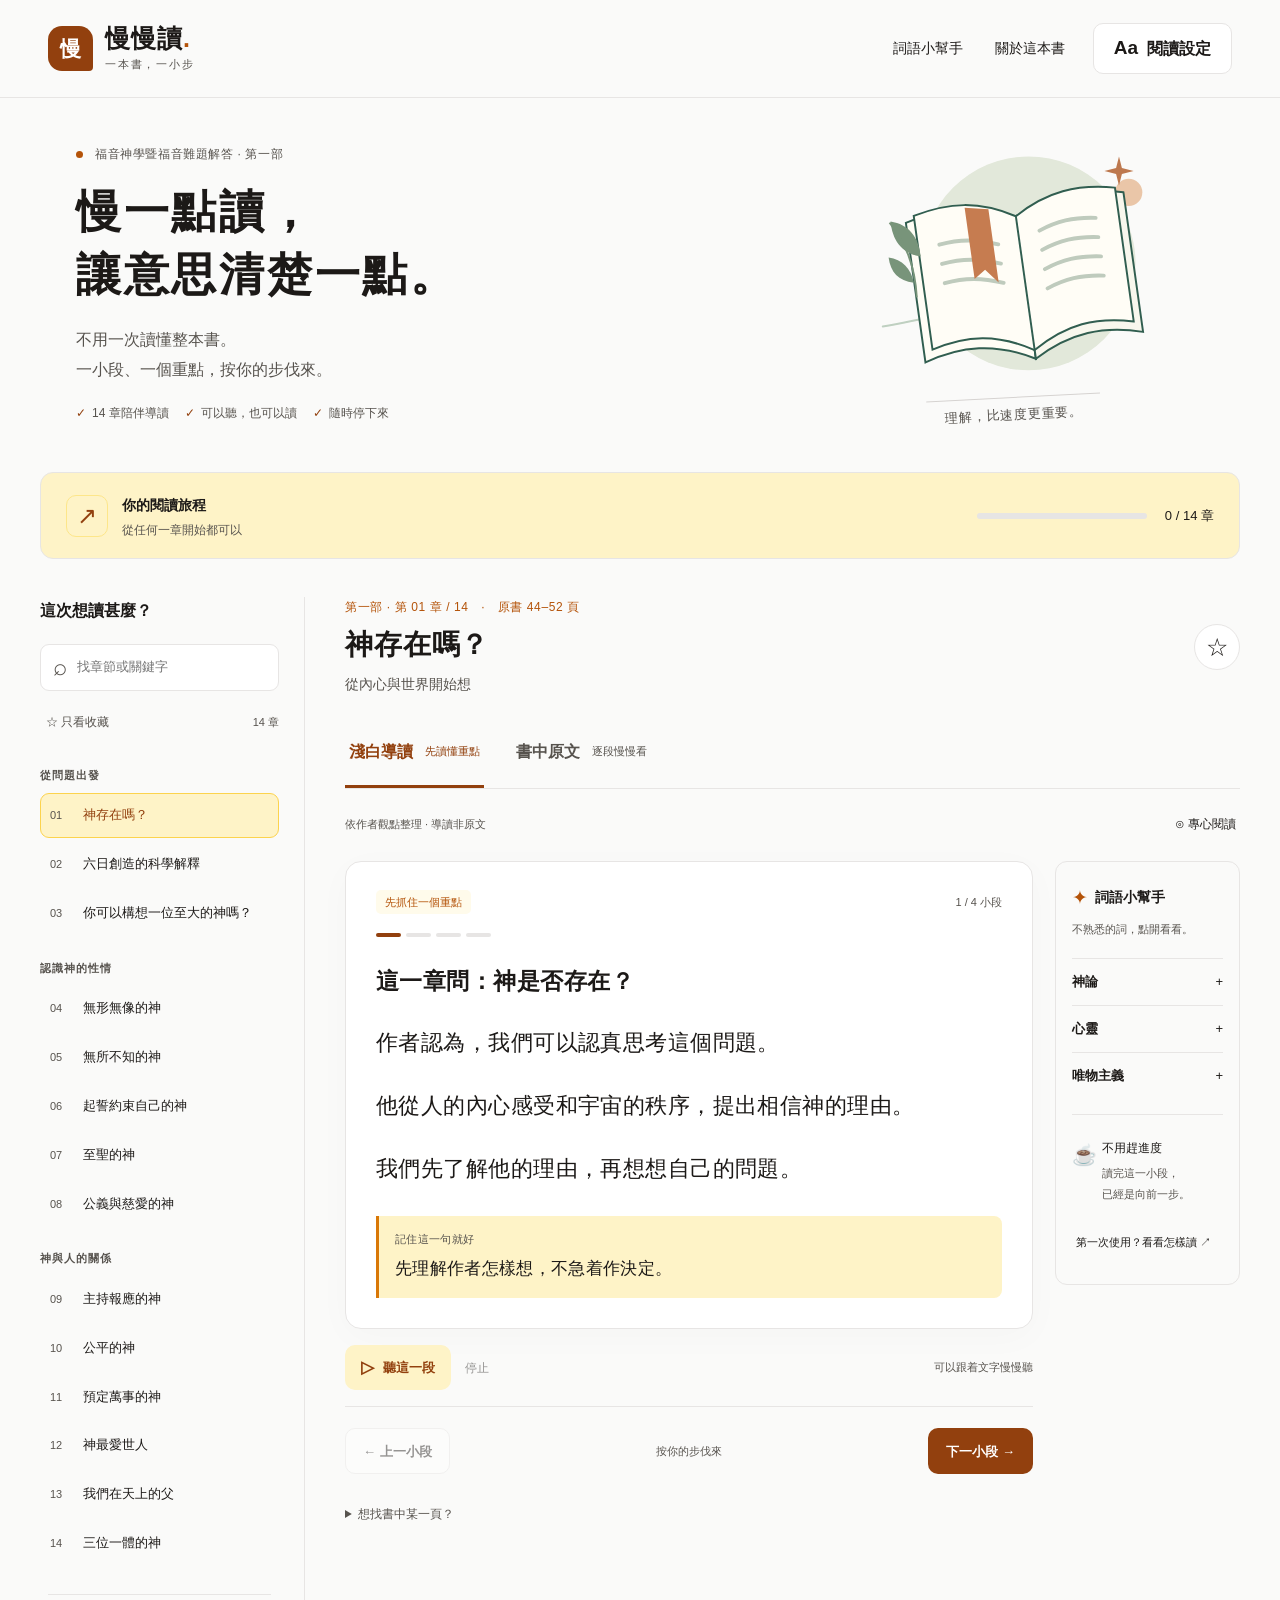
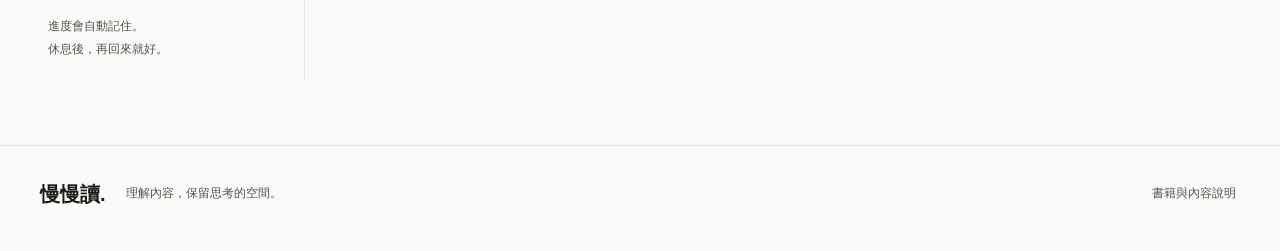
==== study/index.html @ 53d71579 "新增「屬靈學習」分頁：內嵌慢慢讀（福音神學陪伴閱讀）於 /study/；平板導覽列改用短標籤" ====
<!doctype html>
<html lang="zh-HK">
<head>
  <meta charset="UTF-8">
  <meta name="viewport" content="width=device-width, initial-scale=1">
  <meta name="theme-color" content="#92400e">
  <meta name="description" content="把《福音神學暨福音難題解答》第一部拆成小段，配合淺白導讀、聆聽、詞語解釋和原文對照。按自己的步伐閱讀。">
  <title>慢慢讀 · 福音神學陪伴閱讀</title>
  <link rel="icon" href="assets/favicon.svg" type="image/svg+xml">
  <link rel="stylesheet" href="styles.css">
  <link rel="stylesheet" href="site-theme.css">
  <script src="embed.js"></script>
  <script src="assets/content.js" defer></script>
  <script src="app.js" defer></script>
</head>
<body>
<a class="skip" href="#reader">跳到閱讀內容</a>
<header class="site-header">
  <a class="brand" href="#chapter-1" aria-label="慢慢讀，第一章"><span class="brand-icon" aria-hidden="true">慢</span><span><strong>慢慢讀<span class="brand-dot">.</span></strong><small>一本書，一小步</small></span></a>
  <nav aria-label="主要功能"><button id="glossary-open" class="text-button">詞語小幫手</button><button id="about-open" class="text-button desktop-only">關於這本書</button><button id="settings-open" class="button outline"><span aria-hidden="true">Aa</span> 閱讀設定</button></nav>
</header>
<main id="main">
  <section class="hero" aria-labelledby="welcome-title">
    <div class="hero-copy"><p class="eyebrow"><span class="live-dot" aria-hidden="true"></span> 福音神學暨福音難題解答 · 第一部</p><h1 id="welcome-title">慢一點讀，<br>讓意思清楚一點。</h1><p class="hero-description">不用一次讀懂整本書。<br>一小段、一個重點，按你的步伐來。</p><div class="hero-tags"><span>14 章陪伴導讀</span><span>可以聽，也可以讀</span><span>隨時停下來</span></div></div>
    <div class="hero-art" aria-hidden="true"><svg viewBox="0 0 360 260" fill="none"><circle cx="195" cy="131" r="110" fill="#e2e8da"/><circle cx="298" cy="58" r="14" fill="#eac6a8"/><path d="M45 196c43-7 58-16 84-6" stroke="#bfd0c1" stroke-width="2" stroke-linecap="round"/><g transform="rotate(-8 190 140)"><path d="M77 73c43-12 77-9 113 12v145c-39-22-74-24-113-12V73Z" fill="#fffdf5" stroke="#315e50" stroke-width="2"/><path d="M190 85c36-21 70-24 113-12v145c-39-12-74-10-113 12V85Z" fill="#f8f7ed" stroke="#315e50" stroke-width="2"/><path d="M86 67c38-9 69-6 104 15 35-21 67-24 105-15v139c-38-10-69-7-105 15-36-22-67-25-104-15V67Z" fill="#fffdf6" stroke="#315e50" stroke-width="2"/><path d="M190 82v139" stroke="#315e50" stroke-width="2"/><path d="M212 100c19-7 36-9 59-5M212 120c19-7 36-9 59-5M212 140c19-7 36-9 59-5M212 160c19-7 36-9 59-5M108 100c22-3 39 0 60 8M108 120c22-3 39 0 60 8M108 140c22-3 39 0 60 8" stroke="#bfcbbd" stroke-width="4" stroke-linecap="round"/><path d="M139 66v74l12-8 12 15V71" fill="#c67c50"/></g><path d="M53 88c19 3 29 16 31 36-19-3-29-16-31-36ZM51 125c14 2 23 11 26 26-16-2-24-11-26-26Z" fill="#78947a"/><path d="M80 166c-2-34-12-57-28-77" stroke="#78947a" stroke-width="2"/><path d="m285 33 3-12 3 12 12 3-12 3-3 12-3-12-12-3 12-3Z" fill="#bd784e"/></svg><span class="art-note">理解，比速度更重要。</span></div>
  </section>
  <section class="overall-progress" aria-label="整本書閱讀進度"><div><span class="progress-icon" aria-hidden="true">↗</span><span><strong id="progress-label">你的閱讀旅程</strong><small id="progress-sub">從任何一章開始都可以</small></span></div><div class="overall-meter"><progress id="overall-meter" value="0" max="14" aria-label="已完成章節"></progress><span id="progress-number">0 / 14 章</span></div></section>
  <div class="workspace">
    <aside class="chapter-sidebar" aria-label="章節目錄"><div class="sidebar-heading"><h2>這次想讀甚麼？</h2><button id="catalog-toggle" class="text-button mobile-only" aria-expanded="false" aria-controls="catalog-body">展開目錄</button></div><div id="catalog-body"><label class="search-label" for="chapter-search"><span aria-hidden="true">⌕</span><input type="search" id="chapter-search" placeholder="找章節或關鍵字" autocomplete="off"></label><div class="filter-row"><button id="bookmark-filter" class="filter" aria-pressed="false">☆ 只看收藏</button><span id="chapter-count">14 章</span></div><div id="chapter-list"></div><p class="sidebar-note">進度會自動記住。<br>休息後，再回來就好。</p></div></aside>
    <section class="reading-area" id="reader" aria-labelledby="chapter-title" tabindex="-1">
      <div class="chapter-heading"><div><p class="eyebrow" id="chapter-meta"></p><h2 id="chapter-title"></h2><p id="chapter-subtitle"></p></div><button id="bookmark" class="icon-button" aria-label="收藏這一章" aria-pressed="false">☆</button></div>
      <div class="reader-tabs" role="tablist" aria-label="閱讀模式"><button id="easy-tab" role="tab" aria-selected="true" aria-controls="reading-panel" tabindex="0">淺白導讀<span>先讀懂重點</span></button><button id="original-tab" role="tab" aria-selected="false" aria-controls="reading-panel" tabindex="-1">書中原文<span>逐段慢慢看</span></button></div>
      <div class="reading-tools"><span id="mode-note">依作者觀點整理 · 導讀非原文</span><button id="focus-toggle" class="text-button" aria-pressed="false"><span aria-hidden="true">⊙</span> 專心閱讀</button></div>
      <div class="reader-columns"><div class="reader-main"><div id="reading-panel" role="tabpanel" aria-labelledby="easy-tab"><article class="reading-card"><div class="card-top"><span id="card-label"></span><span id="card-count"></span></div><div class="step-dots" id="step-dots" aria-label="這章的小段落"></div><h3 id="card-title" tabindex="-1"></h3><div id="card-body" class="reading-text"></div><div id="takeaway" class="takeaway"></div><div id="quiz-feedback" class="feedback" role="status"></div></article></div>
        <div class="audio-bar"><button id="speak" class="button audio-button"><span aria-hidden="true">▷</span> 聽這一段</button><button id="speech-stop" class="text-button" disabled>停止</button><span id="audio-status">可以跟着文字慢慢聽</span></div>
        <div class="step-navigation"><button id="prev" class="button outline">← 上一小段</button><span id="navigation-label"></span><button id="next" class="button primary">下一小段 →</button></div>
        <p id="completion" class="completion" role="status"></p>
        <details class="original-jump" id="original-jump"><summary>想找書中某一頁？</summary><label for="source-page">跳到原書頁碼</label><div><input id="source-page" type="number" inputmode="numeric"><button id="page-go" class="button outline">前往原文</button></div><p id="page-help"></p></details>
      </div>
      <aside class="helper-panel" aria-label="這章的閱讀小幫手"><div class="helper-heading"><span aria-hidden="true">✦</span><h3>詞語小幫手</h3></div><p class="helper-intro">不熟悉的詞，點開看看。</p><div id="chapter-glossary"></div><div class="gentle-note"><span aria-hidden="true">☕</span><strong>不用趕進度</strong><p>讀完這一小段，<br>已經是向前一步。</p></div><button id="help-open" class="text-button">第一次使用？看看怎樣讀 ↗</button></aside></div>
    </section>
  </div>
</main>
<footer><a class="footer-brand" href="#chapter-1">慢慢讀.</a><p>理解內容，保留思考的空間。</p><button id="footer-about" class="text-button">書籍與內容說明</button></footer>
<div id="announcement" class="sr-only" role="status" aria-live="polite"></div>
<dialog id="settings-dialog" aria-labelledby="settings-title"><div class="dialog-heading"><div><p class="eyebrow">找到舒服的閱讀方式</p><h2 id="settings-title">閱讀設定</h2></div><button class="dialog-close icon-button" aria-label="關閉閱讀設定">×</button></div><p>沒有標準答案，舒服就好。</p><label class="setting-label" for="font-size">字體大小 <output id="font-output">22 px</output></label><input id="font-size" type="range" min="18" max="32" step="2" value="22"><label class="setting-label" for="line-height">行距 <output id="line-output">寬鬆</output></label><input id="line-height" type="range" min="1.6" max="2.6" step="0.2" value="2"><label class="setting-label" for="letter-spacing">字距</label><select id="letter-spacing"><option value="0.02">一般</option><option value="0.08">寬一點</option><option value="0.14">更寬</option></select><label class="setting-label" for="theme">頁面顏色</label><select id="theme"><option value="paper">暖紙色</option><option value="white">白色</option><option value="dark">深色</option></select><label class="setting-label" for="voice">聆聽語音</label><select id="voice"><option value="">裝置的預設中文語音</option></select><p class="field-note">粵語或國語是否可用，視乎裝置安裝的語音。部分語音需要網絡。</p><label class="setting-label" for="speech-rate">朗讀速度 <output id="rate-output">0.85 倍</output></label><input id="speech-rate" type="range" min="0.5" max="1.2" step="0.05" value="0.85"><button id="settings-reset" class="button outline">還原閱讀設定</button><p class="field-note">只還原版面和語音設定，保留你的閱讀進度。</p></dialog>
<dialog id="glossary-dialog" aria-labelledby="glossary-title"><div class="dialog-heading"><div><p class="eyebrow">不明白，可以慢慢查</p><h2 id="glossary-title">詞語小幫手</h2></div><button class="dialog-close icon-button" aria-label="關閉詞語小幫手">×</button></div><label class="search-label" for="glossary-search"><span aria-hidden="true">⌕</span><input type="search" id="glossary-search" placeholder="輸入一個詞語"></label><div id="all-glossary"></div></dialog>
<dialog id="about-dialog" aria-labelledby="about-title"><div class="dialog-heading"><h2 id="about-title">關於這本書與導讀</h2><button class="dialog-close icon-button" aria-label="關閉書籍說明">×</button></div><p>原書：《福音神學暨福音難題解答（修訂版）》</p><p>著者：吳主光<br>出版社：種籽出版社<br>修訂版：2016 年 4 月</p><p>這裡收錄第一部「神論」十四章，原書第 44–174 頁。序言及全書目錄保留於文字檔。</p><p>「淺白導讀」是輔助理解的編寫內容，不是作者原句，也不是完整逐句譯寫。生活例子及閱讀提醒是導讀補充。每章練習只檢查是否理解作者的意思，不評斷讀者的信仰。</p><p>原書的宗教比較、歷史及科學主張保留在原文中，代表作者的論述；本站沒有逐項查證。原文來自掃描辨識，可能仍有錯字。</p><a class="button outline" href="assets/book-part-one.txt" download>下載整理文字檔 ↓</a><hr><p class="field-note">進度和偏好只儲存在目前瀏覽器，沒有帳戶或追蹤分析。瀏覽器朗讀使用裝置提供的語音；個別語音服務可能透過網絡運作。</p><p class="field-note">閱讀設計參考 <a href="https://www.w3.org/WAI/WCAG2/supplemental/objectives/o3-clear-content/" target="_blank" rel="noreferrer">W3C 清晰內容指引</a>。這是一個可調整的閱讀工具，並非經臨床驗證的讀寫障礙介入。</p></dialog>
<dialog id="help-dialog" aria-labelledby="help-title"><div class="dialog-heading"><h2 id="help-title">三步開始，慢慢來</h2><button class="dialog-close icon-button" aria-label="關閉使用說明">×</button></div><ol class="help-steps"><li><strong>選一章</strong><p>從左邊的目錄選題目，不用順序讀。</p></li><li><strong>讀一小段，或按「聽這一段」</strong><p>看不清，可以在閱讀設定調大文字。</p></li><li><strong>按「下一小段」</strong><p>不明白可重讀、查詞語或看提示。最後可記下這章已讀完。</p></li></ol><p>想看作者原句，就選「書中原文」。有疑問，也可以找信任的人一起讀。</p></dialog>
<noscript><p class="noscript">這個閱讀工具需要啟用 JavaScript。你也可以直接<a href="assets/book-part-one.txt">開啟文字檔</a>。</p></noscript>
</body>
</html>
---- study/styles.css ----
:root{--bg:#f8f7f2;--surface:#fffefb;--text:#233f36;--muted:#5c6d62;--border:#d8dfd4;--green:#20594e;--green-soft:#e9efe5;--accent:#aa613c;--accent-soft:#f7ede3;--card:#fffefb;--read-size:22px;--read-line:2;--read-space:.02em;--shadow:0 8px 36px #263e2e06}
*{box-sizing:border-box}html{scroll-behavior:smooth;scroll-padding-top:24px}body{margin:0;background:var(--bg);color:var(--text);font-family:-apple-system,BlinkMacSystemFont,"PingFang TC","Microsoft JhengHei","Noto Sans TC",sans-serif;font-size:16px;line-height:1.7;-webkit-font-smoothing:antialiased}button,input,select,textarea{font:inherit}button,a,input,select,summary{-webkit-tap-highlight-color:transparent}button{cursor:pointer}button{color:inherit}button:disabled{cursor:default;opacity:.45}a{color:var(--green);text-underline-offset:4px}button:focus-visible,a:focus-visible,input:focus-visible,select:focus-visible,summary:focus-visible,[tabindex]:focus-visible{outline:3px solid var(--accent);outline-offset:5px}button{transition:background .15s,transform .15s}button:not(:disabled):hover{filter:brightness(.96)}button:not(:disabled):active{transform:translateY(1px)}.site-header{max-width:1420px;margin:auto;min-height:98px;padding:20px 48px;display:flex;align-items:center;justify-content:space-between;border-bottom:1px solid var(--border);gap:20px}.brand{display:flex;gap:12px;align-items:center;color:var(--text);text-decoration:none}.brand-icon{width:45px;height:45px;background:var(--green);color:#fffaf0;display:grid;place-items:center;border-radius:14px 14px 4px 14px;font-size:21px;font-weight:700}.brand strong{font-size:25px;letter-spacing:.04em;line-height:1.2}.brand-dot{color:var(--accent)}.brand small{display:block;color:var(--muted);font-size:11px;letter-spacing:.16em}.site-header nav{display:flex;align-items:center;gap:24px}.text-button{border:0;background:none;padding:8px 4px;font-size:14px;min-height:44px}.button{min-height:46px;display:inline-flex;align-items:center;justify-content:center;padding:10px 20px;border:1px solid transparent;border-radius:10px;gap:9px;font-weight:600;text-decoration:none;line-height:1.5}.outline{background:var(--surface);border-color:var(--border)}.primary{background:var(--green);color:#fffef4}.site-header .button span{font-size:19px}.icon-button{height:46px;min-width:46px;background:var(--surface);border:1px solid var(--border);border-radius:50%;font-size:25px;display:grid;place-items:center}.icon-button[aria-pressed=true]{background:var(--accent-soft);color:var(--accent);border-color:var(--accent)}main{max-width:1324px;padding:0 40px;margin:auto}.hero{display:grid;grid-template-columns:1fr 380px;align-items:center;min-height:355px;padding:38px 36px 40px;gap:32px}.eyebrow{font-size:12px;letter-spacing:.05em;color:var(--muted);margin:0 0 16px;font-weight:500}.live-dot{width:7px;height:7px;background:var(--accent);display:inline-block;border-radius:50%;margin-right:8px}.hero h1{font-family:"Songti TC","Noto Serif TC",serif;font-size:45px;line-height:1.4;letter-spacing:.06em;font-weight:600;margin:0 0 18px}.hero-description{color:var(--muted);line-height:1.9;font-size:16px;margin:0 0 18px}.hero-tags{display:flex;gap:16px;flex-wrap:wrap;font-size:12px;color:var(--muted)}.hero-tags span::before{content:'✓';color:var(--green);margin-right:6px}.hero-art{text-align:center;position:relative;align-self:center}.hero-art svg{width:100%;max-width:350px;display:block;margin:auto}.art-note{display:inline-block;font-size:13px;letter-spacing:.06em;color:var(--muted);padding:6px 18px;border-top:1px solid #b7c3b3;transform:rotate(-3deg);margin-top:8px}.overall-progress{border:1px solid var(--border);border-radius:13px;display:flex;align-items:center;justify-content:space-between;gap:20px;background:var(--green-soft);padding:18px 25px;margin:0 0 38px}.overall-progress>div:first-child{display:flex;gap:14px;align-items:center}.progress-icon{font-size:24px;color:var(--green);border:1px solid #c7d5c3;border-radius:10px;width:42px;height:42px;display:grid;place-items:center}.overall-progress strong{font-weight:600;font-size:14px}.overall-progress small{font-size:12px;display:block;color:var(--muted);margin-top:2px}.overall-meter{display:flex;align-items:center;gap:18px;font-size:13px;white-space:nowrap}progress{appearance:none;width:170px;height:6px;border:0;border-radius:9px;overflow:hidden;background:#d0dccd}progress::-webkit-progress-bar{background:#d0dccd}progress::-webkit-progress-value{background:var(--green);border-radius:9px}progress::-moz-progress-bar{background:var(--green);border-radius:9px}.workspace{display:grid;grid-template-columns:265px minmax(0,1fr);gap:40px;align-items:start}.chapter-sidebar{padding-right:25px;border-right:1px solid var(--border)}.sidebar-heading h2{font-size:16px;margin:0 0 19px;font-weight:600}.search-label{display:flex;align-items:center;background:var(--surface);border:1px solid var(--border);border-radius:9px;padding:0 12px;gap:8px}.search-label>span{font-size:24px;color:var(--muted)}.search-label input{min-width:0;width:100%;border:0;background:transparent;color:var(--text);font-size:13px;min-height:45px;outline-offset:2px}.filter-row{display:flex;align-items:center;justify-content:space-between;margin:12px 0 20px;font-size:11px;color:var(--muted);gap:6px}.filter{font-size:12px;min-height:40px;border:0;background:transparent;border-radius:6px;padding:6px;color:var(--muted)}.filter[aria-pressed=true]{background:var(--accent-soft);color:var(--accent)}.chapter-group{font-size:11px;color:var(--muted);letter-spacing:.09em;margin:23px 0 9px}.chapter-link{display:flex;text-decoration:none;color:var(--text);width:100%;gap:11px;align-items:flex-start;border:1px solid transparent;border-radius:9px;padding:11px 9px;margin:4px 0;line-height:1.6;font-size:13px;text-align:left;background:transparent}.chapter-link:hover{background:var(--green-soft)}.chapter-link[aria-current=true]{background:var(--green-soft);border-color:#c9d8c4;color:var(--green)}.chapter-link .chapter-num{color:var(--muted);font-size:11px;min-width:22px;padding-top:2px;font-variant-numeric:tabular-nums}.chapter-link .chapter-name{flex:1}.chapter-link .chapter-check{font-size:13px;color:var(--green)}.sidebar-note{color:var(--muted);font-size:12px;line-height:1.9;margin:28px 8px 20px;border-top:1px solid var(--border);padding-top:20px}.chapter-heading{display:flex;justify-content:space-between;gap:16px;margin:0 0 25px;align-items:center}.chapter-heading .eyebrow{margin:0 0 6px;color:var(--accent)}.chapter-heading h2{margin:0 0 7px;font-size:28px;line-height:1.5;letter-spacing:.03em}.chapter-heading p:last-child{font-size:14px;color:var(--muted);margin:0}.reader-tabs{display:flex;border-bottom:1px solid var(--border);gap:28px}.reader-tabs button{border:0;background:transparent;padding:10px 4px 14px;font-weight:600;min-height:66px;border-bottom:3px solid transparent;display:flex;align-items:center;gap:12px;color:var(--muted)}.reader-tabs button span{font-size:11px;font-weight:400}.reader-tabs button[aria-selected=true]{color:var(--green);border-bottom-color:var(--green)}.reading-tools{display:flex;align-items:center;justify-content:space-between;gap:12px;margin:14px 0}.reading-tools>span{font-size:11px;color:var(--muted)}.reading-tools button{font-size:12px;white-space:nowrap}.reader-columns{display:grid;grid-template-columns:minmax(0,1fr) 185px;gap:22px;align-items:start}.reading-card{border:1px solid var(--border);border-radius:16px;background:var(--card);padding:28px 30px 30px;box-shadow:var(--shadow);min-height:405px;overflow-wrap:anywhere}.card-top{display:flex;justify-content:space-between;gap:8px;font-size:11px;color:var(--muted);align-items:center}.card-top>span:first-child{color:var(--accent);background:var(--accent-soft);padding:3px 9px;border-radius:5px}.step-dots{display:flex;gap:5px;margin:19px 0 25px;flex-wrap:wrap}.step-dots span{height:4px;width:25px;border-radius:3px;background:var(--border)}.step-dots span.current{background:var(--green)}.step-dots span.passed{background:#a5b8a2}.reading-card h3{font-size:calc(var(--read-size) + 1px);line-height:1.7;letter-spacing:var(--read-space);margin:0 0 20px;font-weight:600}.reading-text{font-size:var(--read-size);line-height:var(--read-line);letter-spacing:var(--read-space);text-align:left;max-width:32em}.reading-text p{margin:0 0 .85em}.reading-text p:last-child{margin-bottom:0}.takeaway{background:var(--green-soft);border-left:3px solid #83a189;border-radius:0 8px 8px 0;padding:13px 16px;margin-top:25px;font-size:calc(var(--read-size) - 5px);line-height:1.9;letter-spacing:var(--read-space)}.takeaway small{display:block;font-size:11px;color:var(--muted);margin-bottom:3px}.takeaway:empty{display:none}.helper-panel{border:1px solid var(--border);background:#f0f2e9;border-radius:12px;padding:20px 16px}.helper-heading{display:flex;gap:7px;align-items:center}.helper-heading>span{color:var(--accent);font-size:19px}.helper-heading h3{font-size:14px;margin:0}.helper-intro{font-size:11px;color:var(--muted);margin:6px 0 19px}.term{border-top:1px solid var(--border);font-size:13px}.term summary{cursor:pointer;font-weight:600;padding:12px 0;min-height:44px;list-style:none;display:flex;justify-content:space-between;gap:8px}.term summary::-webkit-details-marker{display:none}.term summary::after{content:'+';font-weight:400}.term[open] summary::after{content:'−'}.term p{font-size:14px;line-height:1.9;margin:0 0 14px;color:var(--muted);letter-spacing:var(--read-space)}.gentle-note{border-top:1px solid var(--border);padding-top:23px;margin-top:15px;display:grid;grid-template-columns:25px 1fr;gap:2px 5px}.gentle-note>span{grid-row:span 2;font-size:20px}.gentle-note strong{font-size:12px;font-weight:500}.gentle-note p{font-size:11px;color:var(--muted);line-height:1.9;margin:3px 0 0}.helper-panel>.text-button{font-size:11px;margin-top:15px;text-align:left}.audio-bar{display:flex;align-items:center;gap:10px;border-bottom:1px solid var(--border);padding:16px 0;flex-wrap:wrap}.audio-button{background:var(--green-soft);color:var(--green);font-size:13px;min-height:43px;padding:9px 15px}.audio-button span{font-size:17px}.audio-bar>.text-button{font-size:12px}.audio-bar>span{font-size:11px;color:var(--muted);flex:1;text-align:right;min-width:100px}.step-navigation{display:flex;align-items:center;justify-content:space-between;gap:10px;margin:21px 0 0}.step-navigation .button{font-size:13px;padding:11px 17px}.step-navigation>span{font-size:11px;color:var(--muted)}.completion{font-size:13px;color:var(--green);margin:12px 0 0;text-align:center}.completion:empty{display:none}.original-jump{font-size:12px;color:var(--muted);margin:20px 0}.original-jump summary{min-height:44px;cursor:pointer;padding:10px 0}.original-jump label{display:block;margin:8px 0}.original-jump>div{display:flex;gap:10px}.original-jump input{min-width:0;max-width:140px;background:var(--surface);border:1px solid var(--border);border-radius:8px;color:var(--text);padding:7px 12px}.original-jump p{font-size:11px}.original-jump .button{min-height:42px;font-size:12px}.quiz-options{display:grid;gap:13px;margin-top:20px}.quiz-option{padding:14px 17px;display:flex;align-items:flex-start;gap:13px;text-align:left;border:1px solid var(--border);background:var(--surface);border-radius:10px;font-size:calc(var(--read-size) - 2px);line-height:1.8;letter-spacing:var(--read-space);width:100%}.quiz-option .option-letter{font-size:13px;color:var(--muted);width:26px;min-width:26px;height:26px;border:1px solid var(--border);border-radius:50%;display:grid;place-items:center;margin-top:3px}.quiz-option[aria-pressed=true]{border-color:var(--green);background:var(--green-soft)}.hint-button{font-size:14px;margin-top:12px}.hint{font-size:17px;line-height:1.9;color:var(--muted);padding:14px;background:var(--accent-soft);border-radius:8px}.feedback{font-size:17px;line-height:1.9;margin-top:20px;color:var(--green)}.feedback:empty{display:none}.empty-state{font-size:14px;color:var(--muted);padding:15px 0}footer{max-width:1324px;margin:65px auto 0;padding:25px 40px 35px;border-top:1px solid var(--border);display:flex;gap:20px;align-items:center;color:var(--muted);font-size:12px}.footer-brand{font-weight:600;color:var(--text);font-size:20px;text-decoration:none}footer p{flex:1}footer .text-button{font-size:12px}dialog{border:1px solid var(--border);border-radius:20px;background:var(--surface);color:var(--text);max-width:560px;width:calc(100% - 32px);padding:30px;max-height:88dvh;overflow:auto;box-shadow:0 25px 120px #173b3325}dialog::backdrop{background:#16352e65;backdrop-filter:blur(3px)}dialog p{line-height:1.9;font-size:16px}dialog h2{margin:0;font-size:25px}.dialog-heading{display:flex;gap:20px;align-items:center;justify-content:space-between}.dialog-heading .eyebrow{font-size:11px;margin-bottom:5px}.dialog-close{flex-shrink:0}.setting-label{display:flex;justify-content:space-between;align-items:center;gap:12px;font-size:15px;font-weight:600;margin:23px 0 8px}.setting-label output{font-size:13px;font-weight:400;color:var(--muted)}input[type=range]{width:100%;min-height:36px;accent-color:var(--green)}select{width:100%;min-height:47px;border:1px solid var(--border);border-radius:8px;background:var(--bg);color:var(--text);padding:9px 12px}.field-note{font-size:12px!important;color:var(--muted)}#settings-reset{margin-top:25px;font-size:14px}hr{border:0;border-top:1px solid var(--border);margin:23px 0}.help-steps{padding-left:24px}.help-steps li{margin:22px 0;padding-left:7px}.help-steps p{margin:7px 0}.help-steps li::marker{color:var(--accent);font-weight:600}#all-glossary{margin-top:20px}#all-glossary .term{font-size:17px}#all-glossary .term p{font-size:17px}.mobile-only{display:none}.sr-only{position:absolute;width:1px;height:1px;padding:0;margin:-1px;overflow:hidden;clip:rect(0,0,0,0);white-space:nowrap;border:0}.skip{position:fixed;top:-100px;left:20px;background:var(--surface);padding:12px 22px;z-index:99;border:2px solid var(--green);border-radius:8px}.skip:focus{top:15px}.noscript{padding:30px;text-align:center}.focus-mode .hero,.focus-mode .overall-progress,.focus-mode .chapter-sidebar,.focus-mode .helper-panel,.focus-mode footer{display:none}.focus-mode main{max-width:900px;padding-top:36px}.focus-mode .workspace,.focus-mode .reader-columns{grid-template-columns:1fr}.focus-mode .reading-card{padding:35px 50px}.focus-mode .reading-text{max-width:28em;margin:auto}.focus-mode .reader-tabs{gap:35px}.focus-mode .reading-area{max-width:800px;margin:auto;width:100%}
body[data-theme=white]{--bg:#fff;--surface:#fff;--card:#fff;--border:#cbd5ce;--green-soft:#edf3ee}body[data-theme=dark]{--bg:#172621;--surface:#20352e;--card:#20352e;--text:#f0f1e6;--muted:#c0cdc1;--border:#42594c;--green:#abd5b6;--green-soft:#2a4234;--accent:#f1ba91;--accent-soft:#49382b;--shadow:none}body[data-theme=dark] .primary{background:#abd5b6;color:#16352e}body[data-theme=dark] .brand-icon{background:#abd5b6;color:#16352e}body[data-theme=dark] .helper-panel{background:#23382d}body[data-theme=dark] .hero-art{opacity:.85}body[data-theme=dark] .chapter-link[aria-current=true]{border-color:#5d7e66}
@media(min-width:1450px){main{padding:0 25px}.reader-columns{grid-template-columns:minmax(0,1fr) 190px}.workspace{gap:45px}}
@media(max-width:1150px){.reader-columns{grid-template-columns:minmax(0,1fr)}.helper-panel{display:grid;grid-template-columns:1fr 1fr;gap:0 22px}.helper-heading,.helper-intro{grid-column:1/-1}#chapter-glossary{grid-column:1}.gentle-note{grid-column:2;grid-row:3;margin:0}.helper-panel>.text-button{grid-column:2;grid-row:4}.workspace{grid-template-columns:235px minmax(0,1fr);gap:25px}.hero{grid-template-columns:1fr 290px;padding-left:15px;padding-right:15px}.hero h1{font-size:39px}.site-header{padding-left:40px;padding-right:40px}.reading-card{min-height:360px}.reader-tabs{gap:20px}.reader-tabs button{gap:8px}.reading-tools>span{max-width:230px}}
@media(max-width:800px){main{padding:0 22px}.site-header{padding:18px 22px;min-height:85px}.site-header nav{gap:12px}.desktop-only{display:none}.hero{grid-template-columns:1fr 210px;gap:10px;padding:32px 8px}.hero h1{font-size:34px}.hero-tags{font-size:11px;gap:10px}.hero .eyebrow{font-size:10px}.hero-description{font-size:14px}.art-note{font-size:11px;padding:5px}.overall-progress{padding:15px 18px;margin-bottom:25px}.overall-meter{gap:10px}progress{width:100px}.workspace{grid-template-columns:1fr;gap:27px}.chapter-sidebar{border-right:0;padding:0;border:1px solid var(--border);border-radius:12px;background:var(--surface)}.sidebar-heading{display:flex;align-items:center;justify-content:space-between;padding:10px 18px;gap:12px}.sidebar-heading h2{margin:0;font-size:14px}.mobile-only{display:block}.sidebar-heading button{font-size:12px}#catalog-body{display:none;padding:5px 18px 18px;max-height:420px;overflow:auto}#catalog-body.open{display:block}#chapter-list{display:grid;grid-template-columns:1fr 1fr;gap:3px 14px}.chapter-group{grid-column:1/-1}.chapter-link{margin:0}.sidebar-note{display:none}.chapter-heading h2{font-size:27px}.reader-columns{grid-template-columns:minmax(0,1fr) 185px;gap:20px}.reading-card{padding:26px}.helper-panel{display:block;padding:18px 14px}.helper-intro{margin-bottom:16px}.gentle-note{margin-top:15px}.reader-tabs button{font-size:15px}.focus-mode main{padding-top:25px}.focus-mode .reading-card{padding:30px}footer{margin-top:40px;padding:23px 22px}}
@media(max-width:600px){.site-header{padding:15px 18px;gap:10px}.brand{gap:9px}.brand strong{font-size:22px}.brand small{font-size:9px}.brand-icon{height:39px;width:39px;font-size:18px;border-radius:12px 12px 3px 12px}.site-header nav{gap:10px}.site-header .text-button{font-size:11px}.site-header .button{font-size:12px;padding:9px 12px;min-height:42px}.site-header .button span{display:none}main{padding:0 16px}.hero{grid-template-columns:1fr;position:relative;overflow:hidden;padding:30px 8px 26px;min-height:0}.hero h1{font-size:34px;margin:14px 0 16px;letter-spacing:.04em}.hero .eyebrow{font-size:10px}.hero-art{position:absolute;width:140px;right:0;bottom:52px;opacity:.55;pointer-events:none}.art-note{display:none}.hero-copy{position:relative;z-index:1}.hero-description{font-size:14px}.hero-tags{gap:12px;font-size:10px;margin-top:22px}.overall-progress{gap:12px;padding:13px 14px;margin-bottom:18px}.progress-icon{display:none}.overall-progress strong{font-size:12px}.overall-progress small{font-size:10px}.overall-meter{flex-direction:column;gap:5px;align-items:flex-end;font-size:11px}progress{width:80px}.workspace{gap:23px}.chapter-heading{margin-bottom:16px}.chapter-heading h2{font-size:25px}.chapter-heading .eyebrow{font-size:10px}.chapter-heading p:last-child{font-size:12px}.chapter-heading .icon-button{width:42px;height:42px;min-width:42px}.reader-tabs{gap:26px}.reader-tabs button{display:block;font-size:15px;text-align:left;min-height:70px}.reader-tabs button span{display:block;font-size:10px;margin-top:4px}.reading-tools{gap:8px;margin:8px 0}.reading-tools>span{font-size:10px;max-width:205px}.reading-tools button{font-size:11px}.reader-columns{grid-template-columns:minmax(0,1fr);gap:20px}.reading-card{padding:23px 21px 25px;min-height:0;border-radius:13px}.reading-card h3{margin:0 0 17px}.card-top{font-size:10px}.step-dots{margin:17px 0 23px}.takeaway{padding:12px 14px;margin-top:21px}.audio-bar{gap:7px;padding:14px 0}.audio-bar>span{font-size:10px}.audio-bar .button{font-size:12px;padding:9px 12px}.step-navigation{margin-top:17px;gap:6px}.step-navigation .button{padding:11px 13px;font-size:12px}.step-navigation>span{font-size:10px}.helper-panel{display:block;padding:21px}.helper-heading h3{font-size:15px}.helper-intro{font-size:12px}.term{font-size:16px}.term p{font-size:17px}.helper-panel>.text-button{font-size:12px}.gentle-note{display:none}footer{flex-wrap:wrap;gap:10px;padding:23px 20px}footer p{font-size:11px}footer .text-button{font-size:11px}.focus-mode main{padding:20px 16px}.focus-mode .reading-card{padding:24px 21px}#chapter-list{display:block}dialog{padding:25px 22px;max-height:90dvh}.dialog-heading h2{font-size:23px}.quiz-option{padding:12px;gap:10px}}
@media(prefers-reduced-motion:reduce){html{scroll-behavior:auto}*{transition:none!important;animation:none!important}}
@media print{.site-header,.hero,.overall-progress,.chapter-sidebar,.helper-panel,.reading-tools,.audio-bar,.step-navigation,.original-jump,footer,dialog{display:none!important}.workspace,.reader-columns{display:block}main{padding:0}.reading-card{box-shadow:none;border:0}.reader-tabs{display:none}body{background:white;color:black}}
.spoken{background:var(--accent-soft);border-radius:5px;outline:2px solid var(--accent-soft);box-shadow:0 0 0 5px var(--accent-soft)}
---- study/site-theme.css ----
/* 靈修生活配色（stone / amber），覆蓋原程式的綠色主題；只改顏色及內嵌版面。 */
:root{--bg:#fafaf9;--surface:#fff;--card:#fff;--text:#1c1917;--muted:#57534e;--border:#e7e5e4;--green:#92400e;--green-soft:#fef3c7;--accent:#b45309;--accent-soft:#fffbeb;--shadow:0 8px 36px #1c191706}
body[data-theme=white]{--bg:#fff;--surface:#fff;--card:#fff;--border:#e7e5e4;--green-soft:#fffbeb}
body[data-theme=dark]{--bg:#1c1917;--surface:#292524;--card:#292524;--text:#f5f5f4;--muted:#a8a29e;--border:#44403c;--green:#fbbf24;--green-soft:#3a2a12;--accent:#fcd34d;--accent-soft:#3b2f1a;--shadow:none}
body{font-family:-apple-system,BlinkMacSystemFont,"PingFang HK","PingFang TC","Microsoft JhengHei","Noto Sans TC",sans-serif}
.brand-icon{color:#fff}.primary{color:#fff}
body[data-theme=dark] .primary,body[data-theme=dark] .brand-icon{background:#fbbf24;color:#1c1917}
body[data-theme=dark] .helper-panel{background:#262220}
body[data-theme=dark] .chapter-link[aria-current=true]{border-color:#78350f}
.art-note{border-top-color:#d6d3d1}
.progress-icon{border-color:#fde68a}
progress,progress::-webkit-progress-bar{background:#e7e5e4}
progress::-webkit-progress-value{background:var(--green)}progress::-moz-progress-bar{background:var(--green)}
.chapter-link[aria-current=true]{border-color:#fcd34d}
.step-dots span.passed{background:#d6a76c}
.takeaway{border-left-color:#d97706}
.helper-panel{background:#fafaf9}
dialog{box-shadow:0 25px 120px #1c191725}dialog::backdrop{background:#1c191765}
body[data-theme=dark] progress,body[data-theme=dark] progress::-webkit-progress-bar{background:#44403c}
body[data-theme=dark] .progress-icon{border-color:#78350f}
body[data-theme=dark] .takeaway{border-left-color:#fbbf24}
/* 內嵌於網站分頁時：收起大型橫額，縮小頁首及頁尾 */
html.in-site .hero{display:none}
html.in-site .site-header{min-height:0;padding-top:14px;padding-bottom:14px}
html.in-site .overall-progress{margin-top:20px}
html.in-site footer{padding-top:18px;padding-bottom:18px}
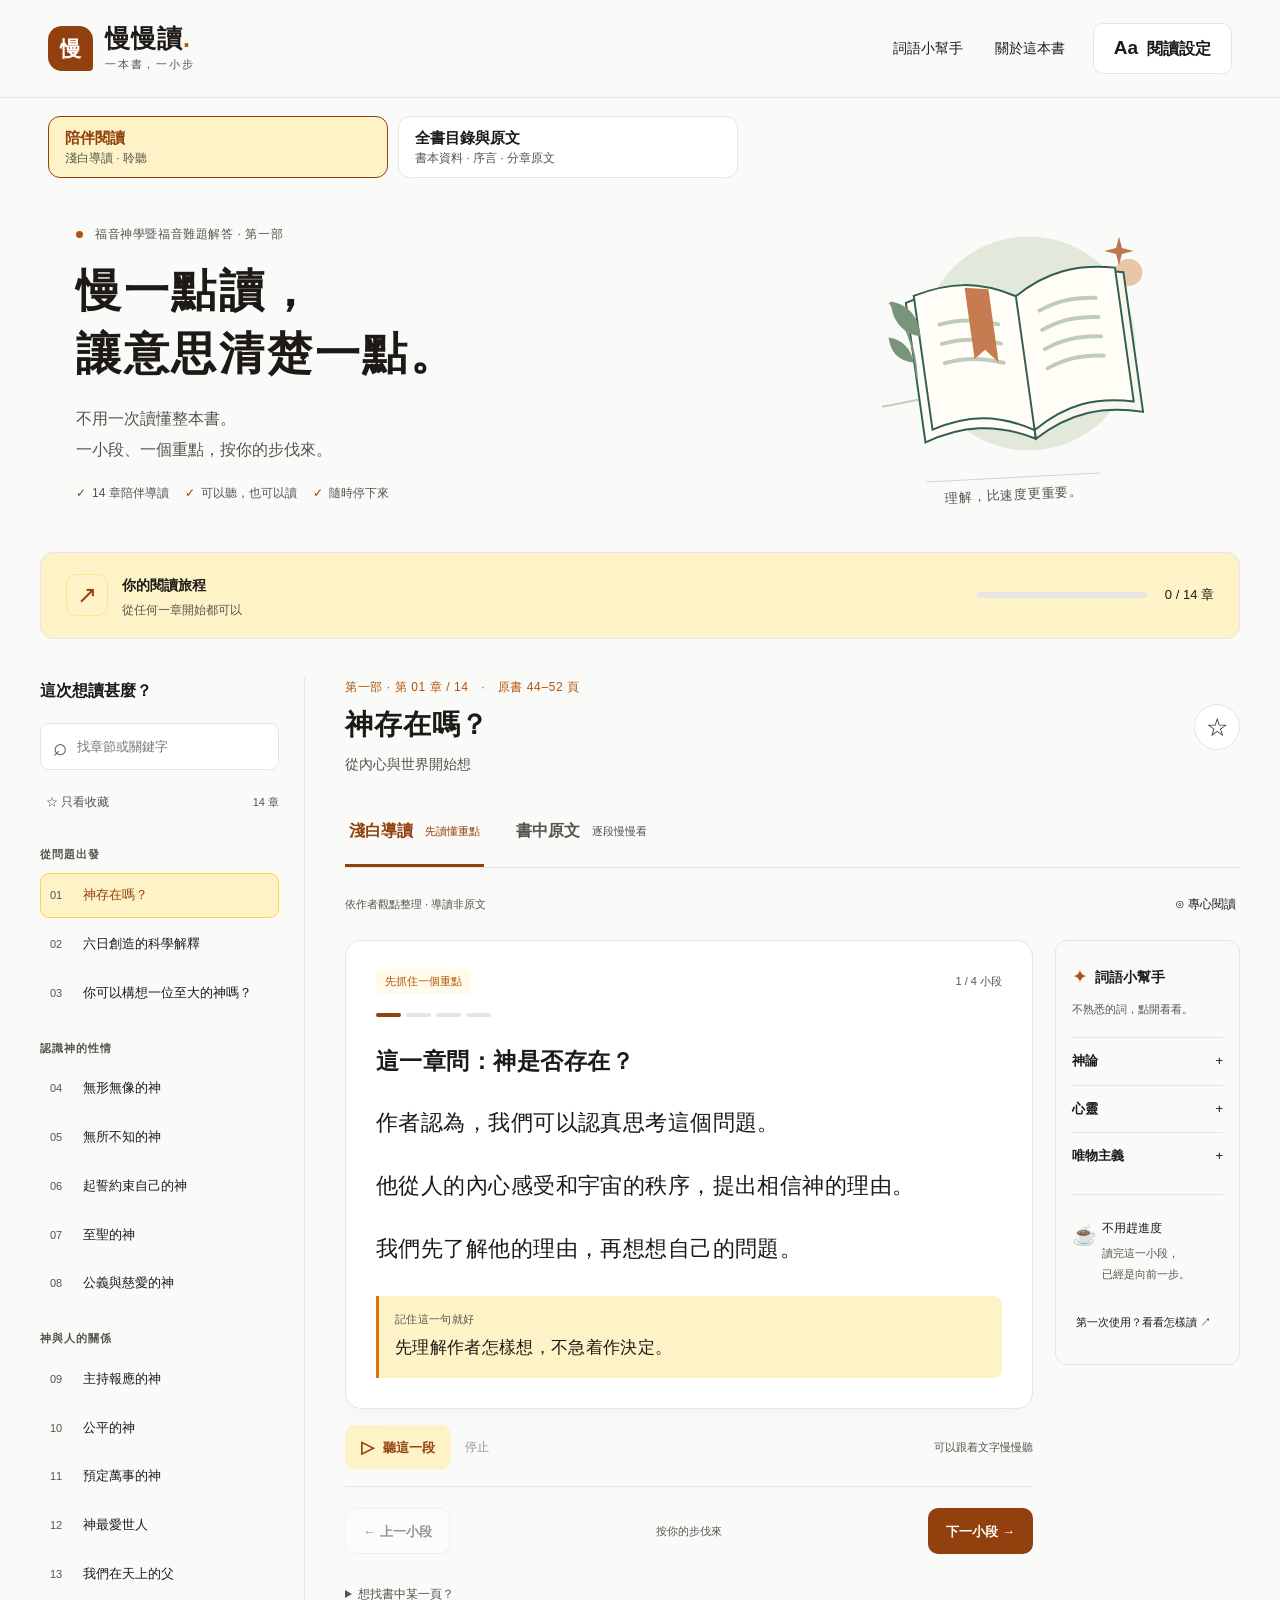
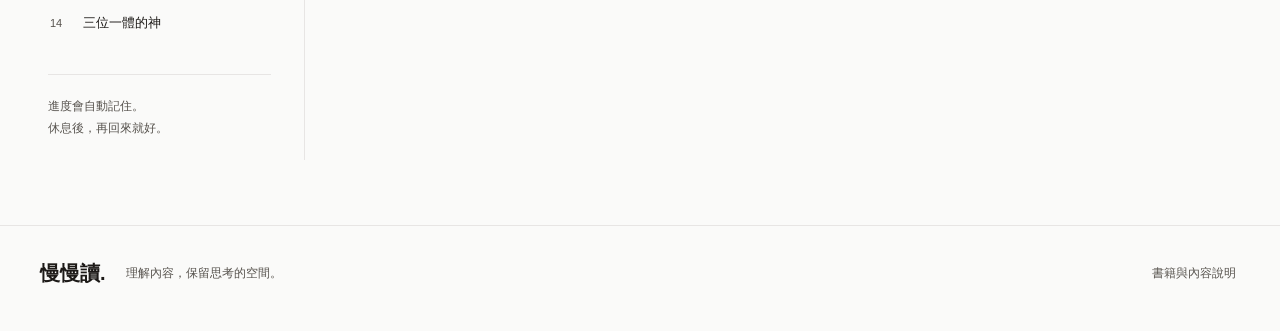
==== commit 71ffd993: "屬靈學習：新增全書目錄與原文頁（書本資料、序言、全書目錄、神論十四章分段及問題解答）；整理 OCR 斷行" ====
--- a/study/index.html
+++ b/study/index.html
@@ -9,6 +9,7 @@
   <link rel="icon" href="assets/favicon.svg" type="image/svg+xml">
   <link rel="stylesheet" href="styles.css">
   <link rel="stylesheet" href="site-theme.css">
+  <link rel="stylesheet" href="book.css">
   <script src="embed.js"></script>
   <script src="assets/content.js" defer></script>
   <script src="app.js" defer></script>
@@ -19,6 +20,7 @@
   <a class="brand" href="#chapter-1" aria-label="慢慢讀，第一章"><span class="brand-icon" aria-hidden="true">慢</span><span><strong>慢慢讀<span class="brand-dot">.</span></strong><small>一本書，一小步</small></span></a>
   <nav aria-label="主要功能"><button id="glossary-open" class="text-button">詞語小幫手</button><button id="about-open" class="text-button desktop-only">關於這本書</button><button id="settings-open" class="button outline"><span aria-hidden="true">Aa</span> 閱讀設定</button></nav>
 </header>
+<nav class="book-switch" aria-label="閱讀方式"><a href="index.html" aria-current="page">陪伴閱讀<small>淺白導讀 · 聆聽</small></a><a href="book.html">全書目錄與原文<small>書本資料 · 序言 · 分章原文</small></a></nav>
 <main id="main">
   <section class="hero" aria-labelledby="welcome-title">
     <div class="hero-copy"><p class="eyebrow"><span class="live-dot" aria-hidden="true"></span> 福音神學暨福音難題解答 · 第一部</p><h1 id="welcome-title">慢一點讀，<br>讓意思清楚一點。</h1><p class="hero-description">不用一次讀懂整本書。<br>一小段、一個重點，按你的步伐來。</p><div class="hero-tags"><span>14 章陪伴導讀</span><span>可以聽，也可以讀</span><span>隨時停下來</span></div></div>
--- a/study/book.css
+++ b/study/book.css
@@ -0,0 +1,98 @@
+/* 全書目錄與原文頁（book.html）及「陪伴閱讀／全書目錄與原文」切換列。只用原程式的 CSS 變數。 */
+.book-switch{max-width:1324px;margin:18px auto 0;padding:0 48px;display:flex;gap:10px}
+.book-switch a{flex:1;max-width:340px;display:flex;flex-direction:column;gap:2px;padding:10px 16px;border:1px solid var(--border);border-radius:12px;background:var(--surface);color:var(--text);text-decoration:none;font-weight:700;font-size:15px;line-height:1.4}
+.book-switch a small{font-weight:400;font-size:12px;color:var(--muted)}
+.book-switch a[aria-current=page]{border-color:var(--green);background:var(--green-soft);color:var(--green)}
+.book-switch a:not([aria-current]):hover{border-color:var(--accent)}
+html.in-site .book-switch{margin-top:14px}
+.book-layout{max-width:1324px;margin:0 auto;padding:22px 48px 10px;display:grid;grid-template-columns:280px minmax(0,1fr);gap:36px;align-items:start}
+.book-sidebar{position:sticky;top:14px;max-height:calc(100dvh - 28px);overflow:auto;padding-right:4px}
+.book-sidebar-inner{display:flex;flex-direction:column;gap:14px}
+.book-page-jump{border:1px solid var(--border);border-radius:10px;padding:10px 12px;background:var(--surface)}
+.book-page-jump label{font-size:13px;font-weight:600;display:block;margin-bottom:6px}
+.book-page-jump div{display:flex;gap:8px}
+.book-page-jump input{flex:1;min-width:0;border:1px solid var(--border);border-radius:8px;padding:0 10px;min-height:42px;font-size:15px;background:var(--bg);color:var(--text)}
+.book-page-jump .button{min-height:42px;padding:8px 14px}
+.book-page-jump p{margin:6px 0 0;min-height:0}
+.book-select-label,.book-select{display:none}
+.book-nav{display:flex;flex-direction:column;gap:2px}
+.book-nav h3{font-size:12px;letter-spacing:.06em;color:var(--muted);margin:12px 0 4px;font-weight:700}
+.book-nav a{display:flex;gap:8px;align-items:baseline;padding:8px 10px;border-radius:8px;color:var(--text);text-decoration:none;font-size:14px;line-height:1.45;border:1px solid transparent}
+.book-nav a .num{font-size:12px;color:var(--muted);min-width:1.6em}
+.book-nav a:hover{background:var(--green-soft)}
+.book-nav a[aria-current=true]{background:var(--green-soft);border-color:#fcd34d;color:var(--green);font-weight:700}
+body[data-theme=dark] .book-nav a[aria-current=true]{border-color:#78350f}
+.book-main{min-width:0;outline:none}
+.book-main h1{font-size:30px;line-height:1.35;margin:0 0 6px}
+.book-main h2{font-size:22px;margin:30px 0 12px;line-height:1.4}
+.book-card{border:1px solid var(--border);background:var(--card);border-radius:16px;padding:22px 24px;margin:0 0 16px;box-shadow:var(--shadow)}
+.book-meta{display:grid;grid-template-columns:max-content 1fr;gap:6px 16px;margin:0;font-size:15px}
+.book-meta dt{color:var(--muted)}.book-meta dd{margin:0}
+.book-lines{margin:0;padding:0;list-style:none;font-size:14px;line-height:1.8}
+.book-main details{border-top:1px solid var(--border);padding:10px 0}
+.book-main details:last-child{border-bottom:1px solid var(--border)}
+.book-main summary{cursor:pointer;font-weight:600;min-height:32px;display:flex;align-items:center}
+.toc-part{margin:0 0 28px}
+.toc-part-head{display:flex;align-items:center;gap:10px;flex-wrap:wrap;margin:0 0 12px}
+.toc-part-head h2{margin:0}
+.badge{display:inline-block;font-size:12px;font-weight:600;padding:2px 10px;border-radius:999px;background:var(--accent-soft);color:var(--accent);border:1px solid var(--border);white-space:nowrap}
+.badge.ok{background:var(--green-soft);color:var(--green)}
+.toc-ch{border:1px solid var(--border);border-radius:14px;padding:14px 18px;margin:0 0 10px;background:var(--card)}
+.toc-ch-head{display:flex;gap:10px;align-items:baseline;justify-content:space-between;flex-wrap:wrap}
+.toc-ch-title{font-size:17px;font-weight:700;margin:0}
+.toc-ch-page{font-size:12px;color:var(--muted);white-space:nowrap}
+.toc-topics{margin:8px 0 0;font-size:13px;color:var(--muted);line-height:1.8}
+.toc-topics span+span::before{content:" · ";color:var(--border)}
+.toc-actions{display:flex;flex-wrap:wrap;gap:8px;margin-top:10px}
+.toc-actions .button{min-height:40px;padding:6px 14px;font-size:13px}
+.toc-q{margin:6px 0 0;padding-left:1.6em;font-size:14px;line-height:1.7}
+.toc-q li{margin:3px 0}
+.toc-q a{color:var(--text)}
+.ch-head{margin:0 0 14px}
+.ch-jump{display:flex;flex-wrap:wrap;gap:6px;margin:14px 0 4px}
+.ch-jump a{font-size:13px;padding:5px 12px;border-radius:999px;border:1px solid var(--border);background:var(--surface);color:var(--text);text-decoration:none;line-height:1.5}
+.ch-jump a.qa{border-color:var(--accent);color:var(--accent)}
+.ch-jump a:hover{border-color:var(--green)}
+.book-text{font-size:var(--read-size);line-height:var(--read-line);letter-spacing:var(--read-space);max-width:34em}
+.book-text p{margin:0 0 .85em}
+.book-text h2{font-size:calc(var(--read-size) + 2px);color:var(--green);margin:1.4em 0 .6em;scroll-margin-top:16px}
+.book-text .qa-head{font-size:calc(var(--read-size) + 4px);margin:1.6em 0 .6em;padding-top:.8em;border-top:2px solid var(--border);color:var(--accent);scroll-margin-top:16px}
+.book-text .q{background:var(--green-soft);border-radius:10px;padding:.55em .8em;margin:1.2em 0 .6em;font-weight:700;scroll-margin-top:16px;display:flex;gap:.5em}
+.book-text .q .qn{color:var(--green);flex:none}
+.book-text .ans-label{display:inline-block;font-weight:700;color:var(--accent);margin-right:.3em}
+.book-text .pref{list-style:none;margin:0 0 .85em}
+.page-mark{display:flex;align-items:center;gap:10px;margin:1.1em 0;color:var(--muted);font-size:12px;letter-spacing:.04em;scroll-margin-top:16px}
+.page-mark::before,.page-mark::after{content:"";flex:1;border-top:1px dashed var(--border)}
+.page-mark-inline{display:inline-block;font-size:11px;line-height:1.4;padding:0 6px;margin:0 3px;border:1px dashed var(--border);border-radius:6px;color:var(--muted);vertical-align:middle;letter-spacing:0;scroll-margin-top:16px}
+.target-flash{animation:flash 1.6s ease-out}
+@keyframes flash{0%{background:var(--accent-soft)}100%{background:transparent}}
+.ch-nav{display:flex;justify-content:space-between;gap:10px;flex-wrap:wrap;margin:30px 0 10px;padding-top:18px;border-top:1px solid var(--border)}
+.ch-nav .button{min-height:44px}
+.search-results{list-style:none;padding:0;margin:0}
+.search-results li{border-bottom:1px solid var(--border)}
+.search-results a{display:block;padding:12px 4px;color:var(--text);text-decoration:none}
+.search-results a:hover{background:var(--green-soft)}
+.search-results small{display:block;color:var(--muted);font-size:12px;margin-bottom:2px}
+.search-results mark{background:var(--accent-soft);color:var(--accent);border-radius:3px;padding:0 1px}
+.book-note{font-size:13px;color:var(--muted)}
+@media(prefers-reduced-motion:reduce){.target-flash{animation:none}}
+@media(max-width:900px){
+  .book-switch{padding:0 22px}
+  .book-layout{grid-template-columns:1fr;padding:16px 22px 10px;gap:16px}
+  .book-sidebar{position:static;max-height:none;overflow:visible;padding:0}
+  .book-nav{display:none}
+  .book-select-label{display:block;font-size:13px;font-weight:600;margin-bottom:-8px}
+  .book-select{display:block;width:100%;min-height:46px;border:1px solid var(--border);border-radius:9px;padding:0 10px;background:var(--surface);color:var(--text);font-size:15px}
+  .book-main h1{font-size:25px}
+}
+@media(max-width:600px){
+  .book-switch{padding:0 18px;gap:8px}
+  .book-switch a{padding:8px 12px;font-size:14px}
+  .book-switch a small{font-size:11px}
+  .book-layout{padding:14px 18px 6px}
+  .book-card{padding:16px}
+  .toc-ch{padding:12px 14px}
+  .book-meta{grid-template-columns:1fr;gap:0}
+  .book-meta dd{margin-bottom:6px}
+}
+@media print{.book-sidebar,.book-switch,.ch-nav,.ch-jump{display:none}.book-layout{display:block}}
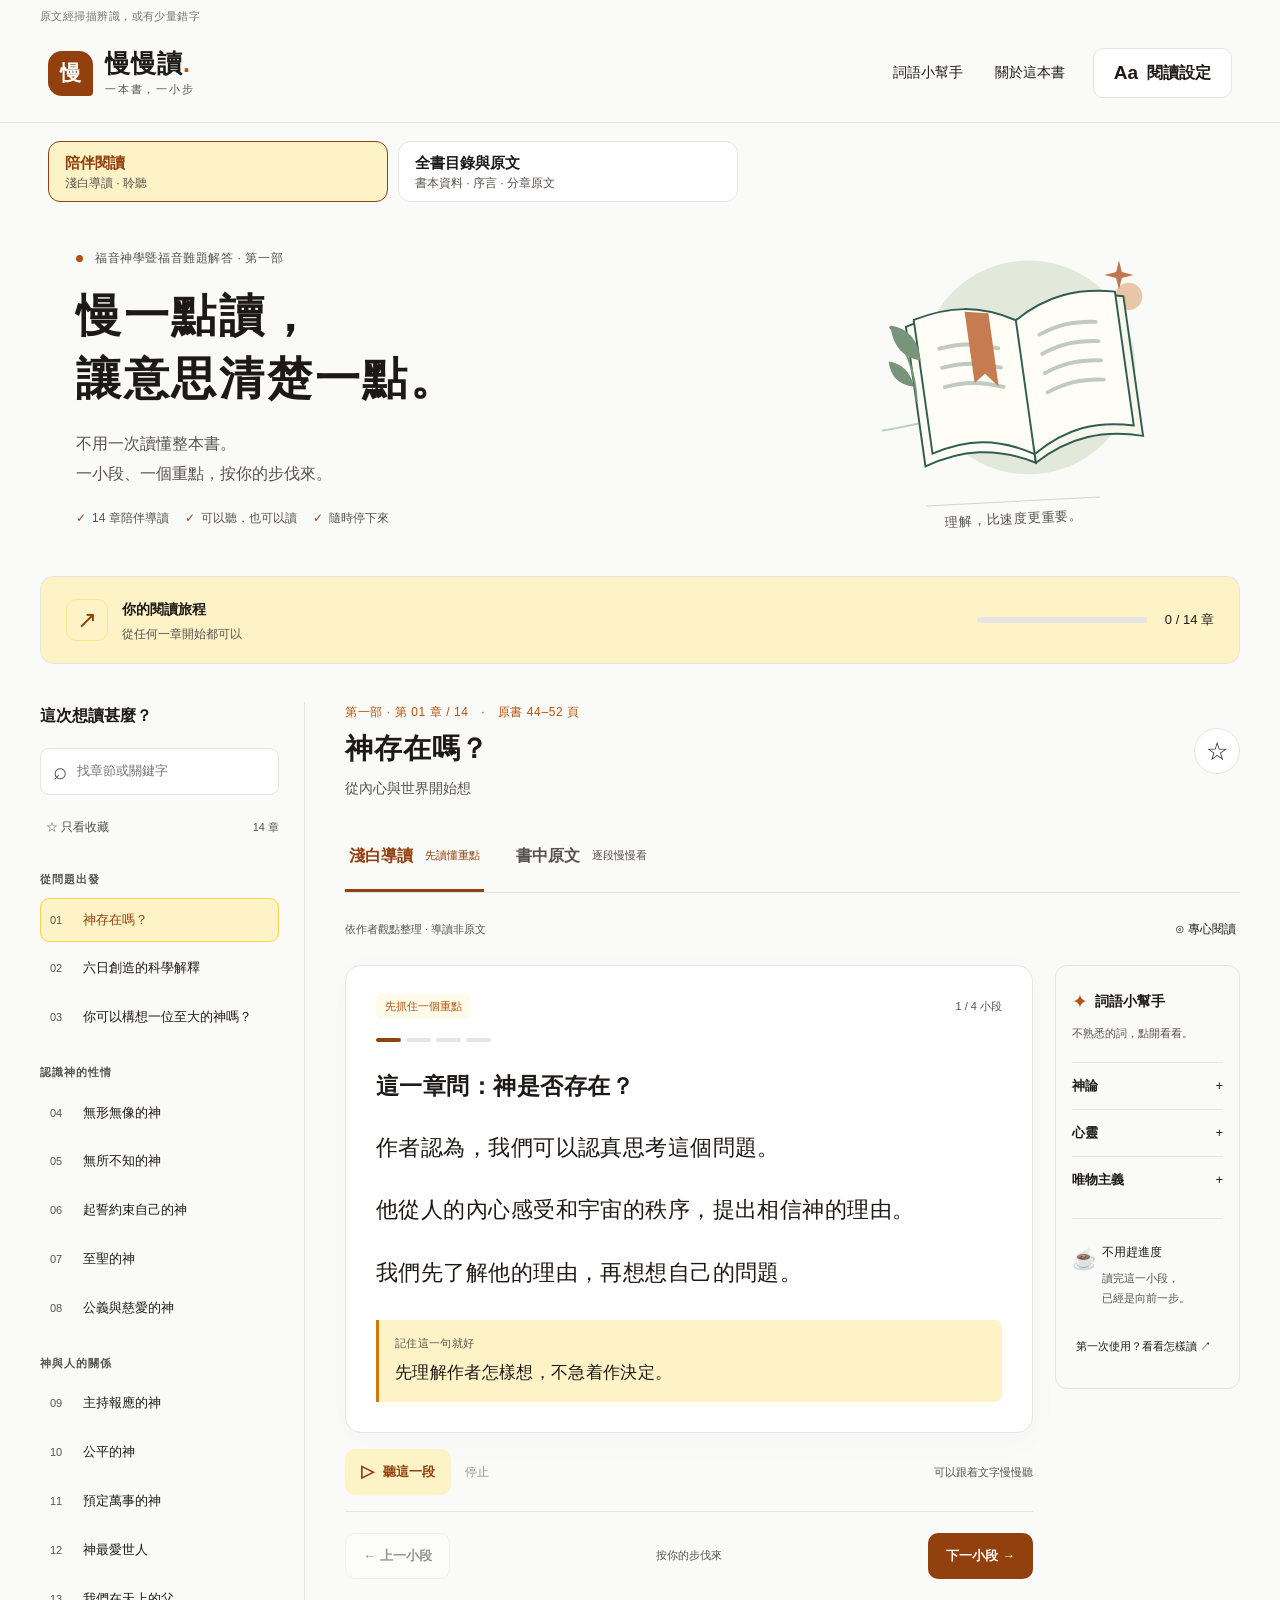
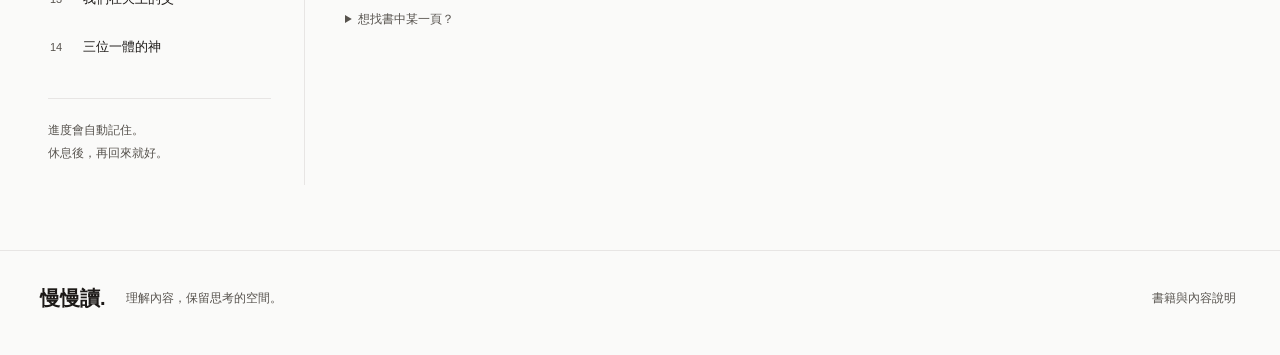
==== commit 5209bba4: "屬靈學習：取消重複出現的掃描錯字提示，改為版面頂部一行細字說明" ====
--- a/study/index.html
+++ b/study/index.html
@@ -16,6 +16,7 @@
 </head>
 <body>
 <a class="skip" href="#reader">跳到閱讀內容</a>
+<p class="study-note">原文經掃描辨識，或有少量錯字</p>
 <header class="site-header">
   <a class="brand" href="#chapter-1" aria-label="慢慢讀，第一章"><span class="brand-icon" aria-hidden="true">慢</span><span><strong>慢慢讀<span class="brand-dot">.</span></strong><small>一本書，一小步</small></span></a>
   <nav aria-label="主要功能"><button id="glossary-open" class="text-button">詞語小幫手</button><button id="about-open" class="text-button desktop-only">關於這本書</button><button id="settings-open" class="button outline"><span aria-hidden="true">Aa</span> 閱讀設定</button></nav>
@@ -47,7 +48,7 @@
 <div id="announcement" class="sr-only" role="status" aria-live="polite"></div>
 <dialog id="settings-dialog" aria-labelledby="settings-title"><div class="dialog-heading"><div><p class="eyebrow">找到舒服的閱讀方式</p><h2 id="settings-title">閱讀設定</h2></div><button class="dialog-close icon-button" aria-label="關閉閱讀設定">×</button></div><p>沒有標準答案，舒服就好。</p><label class="setting-label" for="font-size">字體大小 <output id="font-output">22 px</output></label><input id="font-size" type="range" min="18" max="32" step="2" value="22"><label class="setting-label" for="line-height">行距 <output id="line-output">寬鬆</output></label><input id="line-height" type="range" min="1.6" max="2.6" step="0.2" value="2"><label class="setting-label" for="letter-spacing">字距</label><select id="letter-spacing"><option value="0.02">一般</option><option value="0.08">寬一點</option><option value="0.14">更寬</option></select><label class="setting-label" for="theme">頁面顏色</label><select id="theme"><option value="paper">暖紙色</option><option value="white">白色</option><option value="dark">深色</option></select><label class="setting-label" for="voice">聆聽語音</label><select id="voice"><option value="">裝置的預設中文語音</option></select><p class="field-note">粵語或國語是否可用，視乎裝置安裝的語音。部分語音需要網絡。</p><label class="setting-label" for="speech-rate">朗讀速度 <output id="rate-output">0.85 倍</output></label><input id="speech-rate" type="range" min="0.5" max="1.2" step="0.05" value="0.85"><button id="settings-reset" class="button outline">還原閱讀設定</button><p class="field-note">只還原版面和語音設定，保留你的閱讀進度。</p></dialog>
 <dialog id="glossary-dialog" aria-labelledby="glossary-title"><div class="dialog-heading"><div><p class="eyebrow">不明白，可以慢慢查</p><h2 id="glossary-title">詞語小幫手</h2></div><button class="dialog-close icon-button" aria-label="關閉詞語小幫手">×</button></div><label class="search-label" for="glossary-search"><span aria-hidden="true">⌕</span><input type="search" id="glossary-search" placeholder="輸入一個詞語"></label><div id="all-glossary"></div></dialog>
-<dialog id="about-dialog" aria-labelledby="about-title"><div class="dialog-heading"><h2 id="about-title">關於這本書與導讀</h2><button class="dialog-close icon-button" aria-label="關閉書籍說明">×</button></div><p>原書：《福音神學暨福音難題解答（修訂版）》</p><p>著者：吳主光<br>出版社：種籽出版社<br>修訂版：2016 年 4 月</p><p>這裡收錄第一部「神論」十四章，原書第 44–174 頁。序言及全書目錄保留於文字檔。</p><p>「淺白導讀」是輔助理解的編寫內容，不是作者原句，也不是完整逐句譯寫。生活例子及閱讀提醒是導讀補充。每章練習只檢查是否理解作者的意思，不評斷讀者的信仰。</p><p>原書的宗教比較、歷史及科學主張保留在原文中，代表作者的論述；本站沒有逐項查證。原文來自掃描辨識，可能仍有錯字。</p><a class="button outline" href="assets/book-part-one.txt" download>下載整理文字檔 ↓</a><hr><p class="field-note">進度和偏好只儲存在目前瀏覽器，沒有帳戶或追蹤分析。瀏覽器朗讀使用裝置提供的語音；個別語音服務可能透過網絡運作。</p><p class="field-note">閱讀設計參考 <a href="https://www.w3.org/WAI/WCAG2/supplemental/objectives/o3-clear-content/" target="_blank" rel="noreferrer">W3C 清晰內容指引</a>。這是一個可調整的閱讀工具，並非經臨床驗證的讀寫障礙介入。</p></dialog>
+<dialog id="about-dialog" aria-labelledby="about-title"><div class="dialog-heading"><h2 id="about-title">關於這本書與導讀</h2><button class="dialog-close icon-button" aria-label="關閉書籍說明">×</button></div><p>原書：《福音神學暨福音難題解答（修訂版）》</p><p>著者：吳主光<br>出版社：種籽出版社<br>修訂版：2016 年 4 月</p><p>這裡收錄第一部「神論」十四章，原書第 44–174 頁。序言及全書目錄保留於文字檔。</p><p>「淺白導讀」是輔助理解的編寫內容，不是作者原句，也不是完整逐句譯寫。生活例子及閱讀提醒是導讀補充。每章練習只檢查是否理解作者的意思，不評斷讀者的信仰。</p><p>原書的宗教比較、歷史及科學主張保留在原文中，代表作者的論述；本站沒有逐項查證。</p><a class="button outline" href="assets/book-part-one.txt" download>下載整理文字檔 ↓</a><hr><p class="field-note">進度和偏好只儲存在目前瀏覽器，沒有帳戶或追蹤分析。瀏覽器朗讀使用裝置提供的語音；個別語音服務可能透過網絡運作。</p><p class="field-note">閱讀設計參考 <a href="https://www.w3.org/WAI/WCAG2/supplemental/objectives/o3-clear-content/" target="_blank" rel="noreferrer">W3C 清晰內容指引</a>。這是一個可調整的閱讀工具，並非經臨床驗證的讀寫障礙介入。</p></dialog>
 <dialog id="help-dialog" aria-labelledby="help-title"><div class="dialog-heading"><h2 id="help-title">三步開始，慢慢來</h2><button class="dialog-close icon-button" aria-label="關閉使用說明">×</button></div><ol class="help-steps"><li><strong>選一章</strong><p>從左邊的目錄選題目，不用順序讀。</p></li><li><strong>讀一小段，或按「聽這一段」</strong><p>看不清，可以在閱讀設定調大文字。</p></li><li><strong>按「下一小段」</strong><p>不明白可重讀、查詞語或看提示。最後可記下這章已讀完。</p></li></ol><p>想看作者原句，就選「書中原文」。有疑問，也可以找信任的人一起讀。</p></dialog>
 <noscript><p class="noscript">這個閱讀工具需要啟用 JavaScript。你也可以直接<a href="assets/book-part-one.txt">開啟文字檔</a>。</p></noscript>
 </body>
--- a/study/book.css
+++ b/study/book.css
@@ -96,3 +96,4 @@
   .book-meta dd{margin-bottom:6px}
 }
 @media print{.book-sidebar,.book-switch,.ch-nav,.ch-jump{display:none}.book-layout{display:block}}
+.study-note{max-width:1324px;margin:0 auto;padding-top:8px!important;padding:0 40px;font-size:11px;line-height:1.5;color:var(--muted);opacity:.8;letter-spacing:.04em}@media(max-width:800px){.study-note{padding:0 22px}}
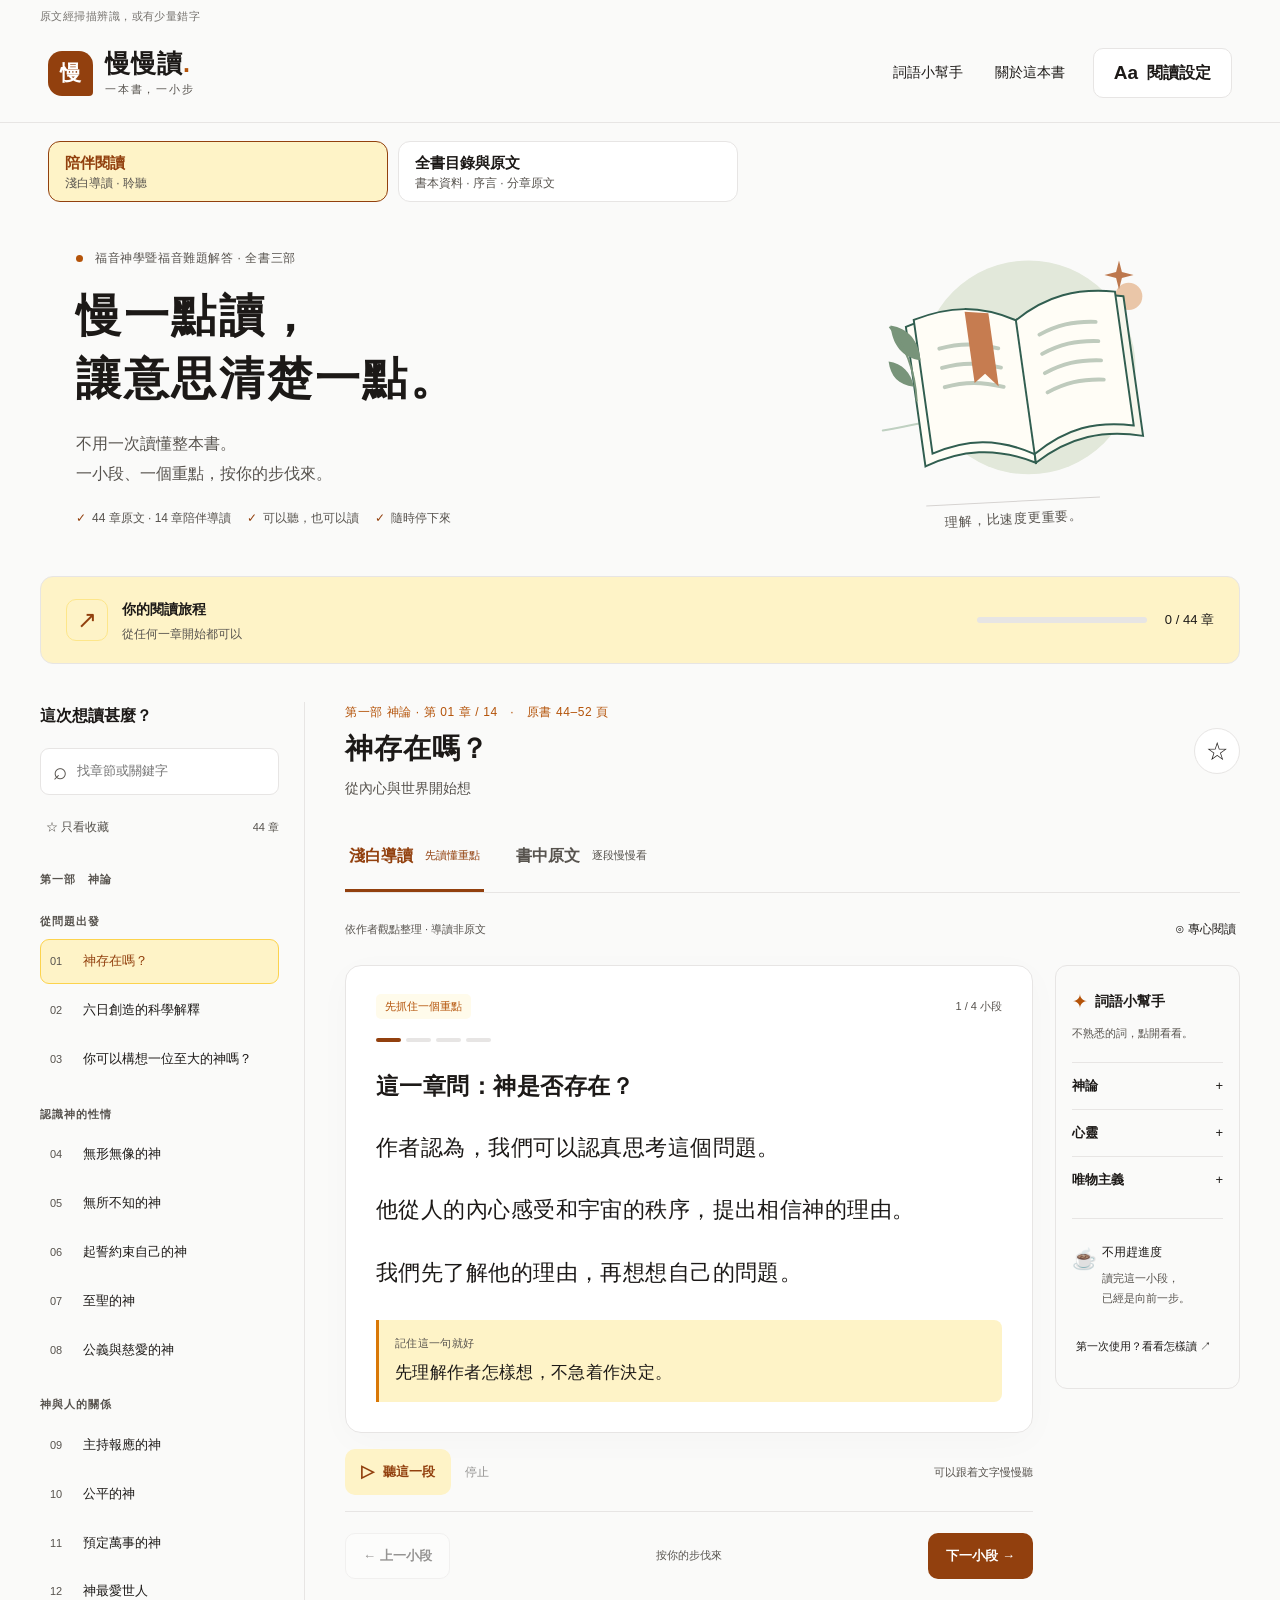
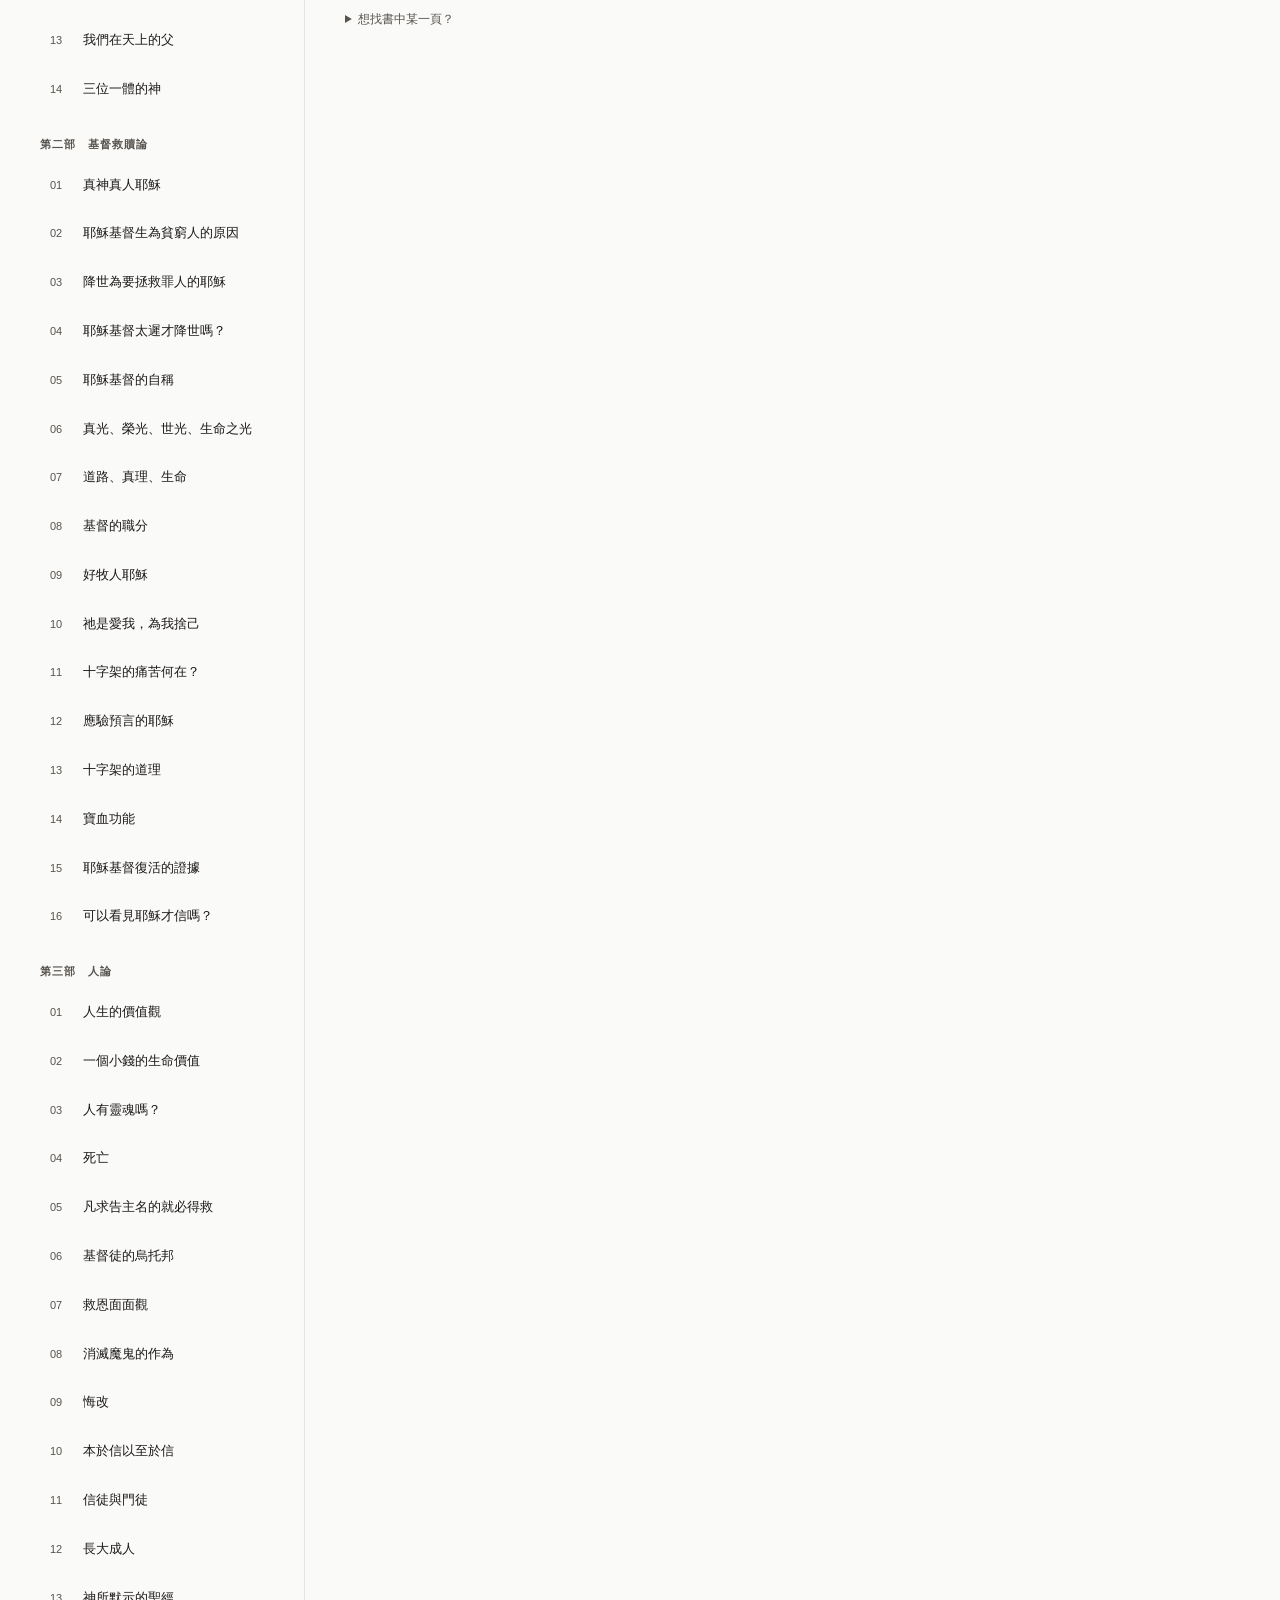
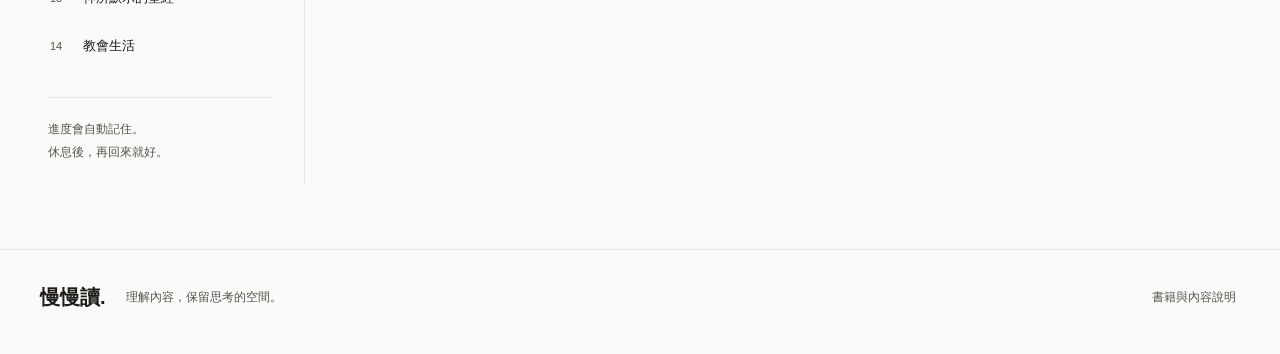
==== commit 7e9233e8: "屬靈學習：收錄第二部基督救贖論（16 章）及第三部人論（14 章）原文；目錄、原文卡、朗讀、頁碼跳轉涵蓋全書 44 章" ====
--- a/study/index.html
+++ b/study/index.html
@@ -4,13 +4,14 @@
   <meta charset="UTF-8">
   <meta name="viewport" content="width=device-width, initial-scale=1">
   <meta name="theme-color" content="#92400e">
-  <meta name="description" content="把《福音神學暨福音難題解答》第一部拆成小段，配合淺白導讀、聆聽、詞語解釋和原文對照。按自己的步伐閱讀。">
+  <meta name="description" content="把《福音神學暨福音難題解答》全書三部拆成小段，配合原文卡、第一部淺白導讀、聆聽、詞語解釋和原文對照。按自己的步伐閱讀。">
   <title>慢慢讀 · 福音神學陪伴閱讀</title>
   <link rel="icon" href="assets/favicon.svg" type="image/svg+xml">
   <link rel="stylesheet" href="styles.css">
   <link rel="stylesheet" href="site-theme.css">
   <link rel="stylesheet" href="book.css">
-  <script src="embed.js"></script>
+  <script src="swipe.js"></script>
+<script src="embed.js"></script>
   <script src="assets/content.js" defer></script>
   <script src="app.js" defer></script>
 </head>
@@ -24,19 +25,19 @@
 <nav class="book-switch" aria-label="閱讀方式"><a href="index.html" aria-current="page">陪伴閱讀<small>淺白導讀 · 聆聽</small></a><a href="book.html">全書目錄與原文<small>書本資料 · 序言 · 分章原文</small></a></nav>
 <main id="main">
   <section class="hero" aria-labelledby="welcome-title">
-    <div class="hero-copy"><p class="eyebrow"><span class="live-dot" aria-hidden="true"></span> 福音神學暨福音難題解答 · 第一部</p><h1 id="welcome-title">慢一點讀，<br>讓意思清楚一點。</h1><p class="hero-description">不用一次讀懂整本書。<br>一小段、一個重點，按你的步伐來。</p><div class="hero-tags"><span>14 章陪伴導讀</span><span>可以聽，也可以讀</span><span>隨時停下來</span></div></div>
+    <div class="hero-copy"><p class="eyebrow"><span class="live-dot" aria-hidden="true"></span> 福音神學暨福音難題解答 · 全書三部</p><h1 id="welcome-title">慢一點讀，<br>讓意思清楚一點。</h1><p class="hero-description">不用一次讀懂整本書。<br>一小段、一個重點，按你的步伐來。</p><div class="hero-tags"><span>44 章原文 · 14 章陪伴導讀</span><span>可以聽，也可以讀</span><span>隨時停下來</span></div></div>
     <div class="hero-art" aria-hidden="true"><svg viewBox="0 0 360 260" fill="none"><circle cx="195" cy="131" r="110" fill="#e2e8da"/><circle cx="298" cy="58" r="14" fill="#eac6a8"/><path d="M45 196c43-7 58-16 84-6" stroke="#bfd0c1" stroke-width="2" stroke-linecap="round"/><g transform="rotate(-8 190 140)"><path d="M77 73c43-12 77-9 113 12v145c-39-22-74-24-113-12V73Z" fill="#fffdf5" stroke="#315e50" stroke-width="2"/><path d="M190 85c36-21 70-24 113-12v145c-39-12-74-10-113 12V85Z" fill="#f8f7ed" stroke="#315e50" stroke-width="2"/><path d="M86 67c38-9 69-6 104 15 35-21 67-24 105-15v139c-38-10-69-7-105 15-36-22-67-25-104-15V67Z" fill="#fffdf6" stroke="#315e50" stroke-width="2"/><path d="M190 82v139" stroke="#315e50" stroke-width="2"/><path d="M212 100c19-7 36-9 59-5M212 120c19-7 36-9 59-5M212 140c19-7 36-9 59-5M212 160c19-7 36-9 59-5M108 100c22-3 39 0 60 8M108 120c22-3 39 0 60 8M108 140c22-3 39 0 60 8" stroke="#bfcbbd" stroke-width="4" stroke-linecap="round"/><path d="M139 66v74l12-8 12 15V71" fill="#c67c50"/></g><path d="M53 88c19 3 29 16 31 36-19-3-29-16-31-36ZM51 125c14 2 23 11 26 26-16-2-24-11-26-26Z" fill="#78947a"/><path d="M80 166c-2-34-12-57-28-77" stroke="#78947a" stroke-width="2"/><path d="m285 33 3-12 3 12 12 3-12 3-3 12-3-12-12-3 12-3Z" fill="#bd784e"/></svg><span class="art-note">理解，比速度更重要。</span></div>
   </section>
-  <section class="overall-progress" aria-label="整本書閱讀進度"><div><span class="progress-icon" aria-hidden="true">↗</span><span><strong id="progress-label">你的閱讀旅程</strong><small id="progress-sub">從任何一章開始都可以</small></span></div><div class="overall-meter"><progress id="overall-meter" value="0" max="14" aria-label="已完成章節"></progress><span id="progress-number">0 / 14 章</span></div></section>
+  <section class="overall-progress" aria-label="整本書閱讀進度"><div><span class="progress-icon" aria-hidden="true">↗</span><span><strong id="progress-label">你的閱讀旅程</strong><small id="progress-sub">從任何一章開始都可以</small></span></div><div class="overall-meter"><progress id="overall-meter" value="0" max="44" aria-label="已完成章節"></progress><span id="progress-number">0 / 44 章</span></div></section>
   <div class="workspace">
-    <aside class="chapter-sidebar" aria-label="章節目錄"><div class="sidebar-heading"><h2>這次想讀甚麼？</h2><button id="catalog-toggle" class="text-button mobile-only" aria-expanded="false" aria-controls="catalog-body">展開目錄</button></div><div id="catalog-body"><label class="search-label" for="chapter-search"><span aria-hidden="true">⌕</span><input type="search" id="chapter-search" placeholder="找章節或關鍵字" autocomplete="off"></label><div class="filter-row"><button id="bookmark-filter" class="filter" aria-pressed="false">☆ 只看收藏</button><span id="chapter-count">14 章</span></div><div id="chapter-list"></div><p class="sidebar-note">進度會自動記住。<br>休息後，再回來就好。</p></div></aside>
+    <aside class="chapter-sidebar" aria-label="章節目錄"><div class="sidebar-heading"><h2>這次想讀甚麼？</h2><button id="catalog-toggle" class="text-button mobile-only" aria-expanded="false" aria-controls="catalog-body">展開目錄</button></div><div id="catalog-body"><label class="search-label" for="chapter-search"><span aria-hidden="true">⌕</span><input type="search" id="chapter-search" placeholder="找章節或關鍵字" autocomplete="off"></label><div class="filter-row"><button id="bookmark-filter" class="filter" aria-pressed="false">☆ 只看收藏</button><span id="chapter-count">44 章</span></div><div id="chapter-list"></div><p class="sidebar-note">進度會自動記住。<br>休息後，再回來就好。</p></div></aside>
     <section class="reading-area" id="reader" aria-labelledby="chapter-title" tabindex="-1">
       <div class="chapter-heading"><div><p class="eyebrow" id="chapter-meta"></p><h2 id="chapter-title"></h2><p id="chapter-subtitle"></p></div><button id="bookmark" class="icon-button" aria-label="收藏這一章" aria-pressed="false">☆</button></div>
       <div class="reader-tabs" role="tablist" aria-label="閱讀模式"><button id="easy-tab" role="tab" aria-selected="true" aria-controls="reading-panel" tabindex="0">淺白導讀<span>先讀懂重點</span></button><button id="original-tab" role="tab" aria-selected="false" aria-controls="reading-panel" tabindex="-1">書中原文<span>逐段慢慢看</span></button></div>
       <div class="reading-tools"><span id="mode-note">依作者觀點整理 · 導讀非原文</span><button id="focus-toggle" class="text-button" aria-pressed="false"><span aria-hidden="true">⊙</span> 專心閱讀</button></div>
       <div class="reader-columns"><div class="reader-main"><div id="reading-panel" role="tabpanel" aria-labelledby="easy-tab"><article class="reading-card"><div class="card-top"><span id="card-label"></span><span id="card-count"></span></div><div class="step-dots" id="step-dots" aria-label="這章的小段落"></div><h3 id="card-title" tabindex="-1"></h3><div id="card-body" class="reading-text"></div><div id="takeaway" class="takeaway"></div><div id="quiz-feedback" class="feedback" role="status"></div></article></div>
         <div class="audio-bar"><button id="speak" class="button audio-button"><span aria-hidden="true">▷</span> 聽這一段</button><button id="speech-stop" class="text-button" disabled>停止</button><span id="audio-status">可以跟着文字慢慢聽</span></div>
-        <div class="step-navigation"><button id="prev" class="button outline">← 上一小段</button><span id="navigation-label"></span><button id="next" class="button primary">下一小段 →</button></div>
+        <div class="step-navigation"><button id="prev" class="button outline">← 上一小段</button><span id="navigation-label"></span><button id="next" class="button primary">下一小段 →</button></div><p class="swipe-hint" aria-hidden="true">左右掃動可轉頁</p>
         <p id="completion" class="completion" role="status"></p>
         <details class="original-jump" id="original-jump"><summary>想找書中某一頁？</summary><label for="source-page">跳到原書頁碼</label><div><input id="source-page" type="number" inputmode="numeric"><button id="page-go" class="button outline">前往原文</button></div><p id="page-help"></p></details>
       </div>
@@ -48,8 +49,8 @@
 <div id="announcement" class="sr-only" role="status" aria-live="polite"></div>
 <dialog id="settings-dialog" aria-labelledby="settings-title"><div class="dialog-heading"><div><p class="eyebrow">找到舒服的閱讀方式</p><h2 id="settings-title">閱讀設定</h2></div><button class="dialog-close icon-button" aria-label="關閉閱讀設定">×</button></div><p>沒有標準答案，舒服就好。</p><label class="setting-label" for="font-size">字體大小 <output id="font-output">22 px</output></label><input id="font-size" type="range" min="18" max="32" step="2" value="22"><label class="setting-label" for="line-height">行距 <output id="line-output">寬鬆</output></label><input id="line-height" type="range" min="1.6" max="2.6" step="0.2" value="2"><label class="setting-label" for="letter-spacing">字距</label><select id="letter-spacing"><option value="0.02">一般</option><option value="0.08">寬一點</option><option value="0.14">更寬</option></select><label class="setting-label" for="theme">頁面顏色</label><select id="theme"><option value="paper">暖紙色</option><option value="white">白色</option><option value="dark">深色</option></select><label class="setting-label" for="voice">聆聽語音</label><select id="voice"><option value="">裝置的預設中文語音</option></select><p class="field-note">粵語或國語是否可用，視乎裝置安裝的語音。部分語音需要網絡。</p><label class="setting-label" for="speech-rate">朗讀速度 <output id="rate-output">0.85 倍</output></label><input id="speech-rate" type="range" min="0.5" max="1.2" step="0.05" value="0.85"><button id="settings-reset" class="button outline">還原閱讀設定</button><p class="field-note">只還原版面和語音設定，保留你的閱讀進度。</p></dialog>
 <dialog id="glossary-dialog" aria-labelledby="glossary-title"><div class="dialog-heading"><div><p class="eyebrow">不明白，可以慢慢查</p><h2 id="glossary-title">詞語小幫手</h2></div><button class="dialog-close icon-button" aria-label="關閉詞語小幫手">×</button></div><label class="search-label" for="glossary-search"><span aria-hidden="true">⌕</span><input type="search" id="glossary-search" placeholder="輸入一個詞語"></label><div id="all-glossary"></div></dialog>
-<dialog id="about-dialog" aria-labelledby="about-title"><div class="dialog-heading"><h2 id="about-title">關於這本書與導讀</h2><button class="dialog-close icon-button" aria-label="關閉書籍說明">×</button></div><p>原書：《福音神學暨福音難題解答（修訂版）》</p><p>著者：吳主光<br>出版社：種籽出版社<br>修訂版：2016 年 4 月</p><p>這裡收錄第一部「神論」十四章，原書第 44–174 頁。序言及全書目錄保留於文字檔。</p><p>「淺白導讀」是輔助理解的編寫內容，不是作者原句，也不是完整逐句譯寫。生活例子及閱讀提醒是導讀補充。每章練習只檢查是否理解作者的意思，不評斷讀者的信仰。</p><p>原書的宗教比較、歷史及科學主張保留在原文中，代表作者的論述；本站沒有逐項查證。</p><a class="button outline" href="assets/book-part-one.txt" download>下載整理文字檔 ↓</a><hr><p class="field-note">進度和偏好只儲存在目前瀏覽器，沒有帳戶或追蹤分析。瀏覽器朗讀使用裝置提供的語音；個別語音服務可能透過網絡運作。</p><p class="field-note">閱讀設計參考 <a href="https://www.w3.org/WAI/WCAG2/supplemental/objectives/o3-clear-content/" target="_blank" rel="noreferrer">W3C 清晰內容指引</a>。這是一個可調整的閱讀工具，並非經臨床驗證的讀寫障礙介入。</p></dialog>
+<dialog id="about-dialog" aria-labelledby="about-title"><div class="dialog-heading"><h2 id="about-title">關於這本書與導讀</h2><button class="dialog-close icon-button" aria-label="關閉書籍說明">×</button></div><p>原書：《福音神學暨福音難題解答（修訂版）》</p><p>著者：吳主光<br>出版社：種籽出版社<br>修訂版：2016 年 4 月</p><p>這裡收錄全書三部共 44 章原文（原書第 44–510 頁）：第一部「神論」14 章另有淺白導讀；第二部「基督救贖論」16 章及第三部「人論」14 章暫只有原文卡。序言及全書目錄見「全書目錄與原文」頁。</p><p>「淺白導讀」是輔助理解的編寫內容，不是作者原句，也不是完整逐句譯寫。生活例子及閱讀提醒是導讀補充。每章練習只檢查是否理解作者的意思，不評斷讀者的信仰。</p><p>原書的宗教比較、歷史及科學主張保留在原文中，代表作者的論述；本站沒有逐項查證。</p><a class="button outline" href="assets/book-full.txt" download>下載整理文字檔 ↓</a><hr><p class="field-note">進度和偏好只儲存在目前瀏覽器，沒有帳戶或追蹤分析。瀏覽器朗讀使用裝置提供的語音；個別語音服務可能透過網絡運作。</p><p class="field-note">閱讀設計參考 <a href="https://www.w3.org/WAI/WCAG2/supplemental/objectives/o3-clear-content/" target="_blank" rel="noreferrer">W3C 清晰內容指引</a>。這是一個可調整的閱讀工具，並非經臨床驗證的讀寫障礙介入。</p></dialog>
 <dialog id="help-dialog" aria-labelledby="help-title"><div class="dialog-heading"><h2 id="help-title">三步開始，慢慢來</h2><button class="dialog-close icon-button" aria-label="關閉使用說明">×</button></div><ol class="help-steps"><li><strong>選一章</strong><p>從左邊的目錄選題目，不用順序讀。</p></li><li><strong>讀一小段，或按「聽這一段」</strong><p>看不清，可以在閱讀設定調大文字。</p></li><li><strong>按「下一小段」</strong><p>不明白可重讀、查詞語或看提示。最後可記下這章已讀完。</p></li></ol><p>想看作者原句，就選「書中原文」。有疑問，也可以找信任的人一起讀。</p></dialog>
-<noscript><p class="noscript">這個閱讀工具需要啟用 JavaScript。你也可以直接<a href="assets/book-part-one.txt">開啟文字檔</a>。</p></noscript>
+<noscript><p class="noscript">這個閱讀工具需要啟用 JavaScript。你也可以直接<a href="assets/book-full.txt">開啟文字檔</a>。</p></noscript>
 </body>
 </html>
--- a/study/book.css
+++ b/study/book.css
@@ -97,3 +97,49 @@
 }
 @media print{.book-sidebar,.book-switch,.ch-nav,.ch-jump{display:none}.book-layout{display:block}}
 .study-note{max-width:1324px;margin:0 auto;padding-top:8px!important;padding:0 40px;font-size:11px;line-height:1.5;color:var(--muted);opacity:.8;letter-spacing:.04em}@media(max-width:800px){.study-note{padding:0 22px}}
+/* 掃動提示（只在觸控裝置顯示）及轉頁動畫 */
+.swipe-hint{display:none;margin:8px 0 0;text-align:center;font-size:11px;color:var(--muted);opacity:.75;letter-spacing:.06em}
+@media(pointer:coarse){.swipe-hint{display:block}}
+.book-main>.swipe-hint{text-align:left;margin:-4px 0 10px}
+@keyframes swl{from{transform:translateX(18px);opacity:.4}to{transform:none;opacity:1}}
+@keyframes swr{from{transform:translateX(-18px);opacity:.4}to{transform:none;opacity:1}}
+.reading-card.swiped-l{animation:swl .22s ease-out}.reading-card.swiped-r{animation:swr .22s ease-out}
+@media(prefers-reduced-motion:reduce){.reading-card.swiped-l,.reading-card.swiped-r{animation:none}}
+.reading-card{touch-action:pan-y}
+/* 手機：收緊外框，讓閱讀內容盡用螢幕 */
+@media(max-width:800px){
+.study-note{padding:4px 14px 0!important;font-size:10.5px}
+.site-header{min-height:0;padding:6px 14px 8px;gap:10px}
+.brand{gap:8px}.brand-icon{width:32px;height:32px;font-size:15px;border-radius:10px 10px 3px 10px}.brand strong{font-size:18px}.brand small{display:none}
+.site-header nav{gap:6px}.site-header .button{min-height:38px;padding:6px 12px;font-size:13px}.site-header .text-button{min-height:38px;font-size:13px}.icon-button{height:38px;min-width:38px;font-size:20px}
+.book-switch,html.in-site .book-switch{margin:4px auto 0;padding:0 14px;gap:6px}
+.book-switch a{padding:7px 10px;font-size:14px;border-radius:10px;text-align:center;align-items:center}
+.book-switch a small{display:none}
+main{padding:0 14px}
+.overall-progress,html.in-site .overall-progress{margin:10px 0 10px;padding:8px 12px;border-radius:10px}
+.overall-progress small,.progress-icon{display:none}
+.workspace{gap:12px}
+.sidebar-heading{padding:4px 12px}
+.chapter-heading{margin:0 0 10px}.chapter-heading h2{font-size:22px;margin:0 0 2px}.chapter-heading p:last-child{font-size:13px}.chapter-heading .eyebrow{font-size:11px;margin-bottom:2px}
+.reader-tabs{gap:18px}.reader-tabs button{min-height:46px;padding:6px 2px 8px;gap:8px}
+.reading-tools{margin:8px 0}
+.reader-columns{grid-template-columns:1fr;gap:12px}
+.reading-card{padding:18px 16px 20px;border-radius:12px;min-height:0}
+.step-dots{margin:12px 0 14px}
+.reading-card h3{margin-bottom:12px}
+.step-navigation{margin-top:14px}
+footer{margin-top:20px;padding:14px 14px 18px;font-size:11px}
+.book-layout{padding:8px 14px 6px!important;gap:10px!important}
+.book-sidebar-inner{display:grid;grid-template-columns:minmax(0,1fr) auto;gap:8px;align-items:center}
+.book-sidebar-inner .book-select{grid-column:1/-1;order:-1;min-height:42px}
+.book-sidebar-inner .book-select-label,.book-page-jump>label{display:none}
+.book-page-jump>div{display:flex;gap:6px}.book-page-jump input{width:76px;min-height:42px}.book-page-jump .button{min-height:42px;padding:6px 12px}
+#book-page-help{grid-column:1/-1;margin:0}#book-page-help:empty{display:none}
+.search-label input{min-height:42px}
+.book-main h1{font-size:23px;margin:4px 0 8px}
+.book-main .eyebrow{margin-bottom:4px}
+}
+@media(max-width:800px){html.in-site .site-header{padding:6px 14px 8px}.reader-tabs button span{display:none}.reader-tabs button{min-height:42px}html.in-site footer{padding:12px 14px 14px}}
+.book-main:focus{outline:none}
+@media(max-width:800px){.book-page-jump{border:0!important;padding:0!important;background:none!important;box-shadow:none!important}.ch-head details{margin:6px 0}.ch-head .toc-actions{margin:6px 0}.ch-jump{margin:6px 0 4px}.search-label{padding:0 10px}}
+@media(max-width:800px){.book-page-jump input{width:92px;padding:6px 8px}}
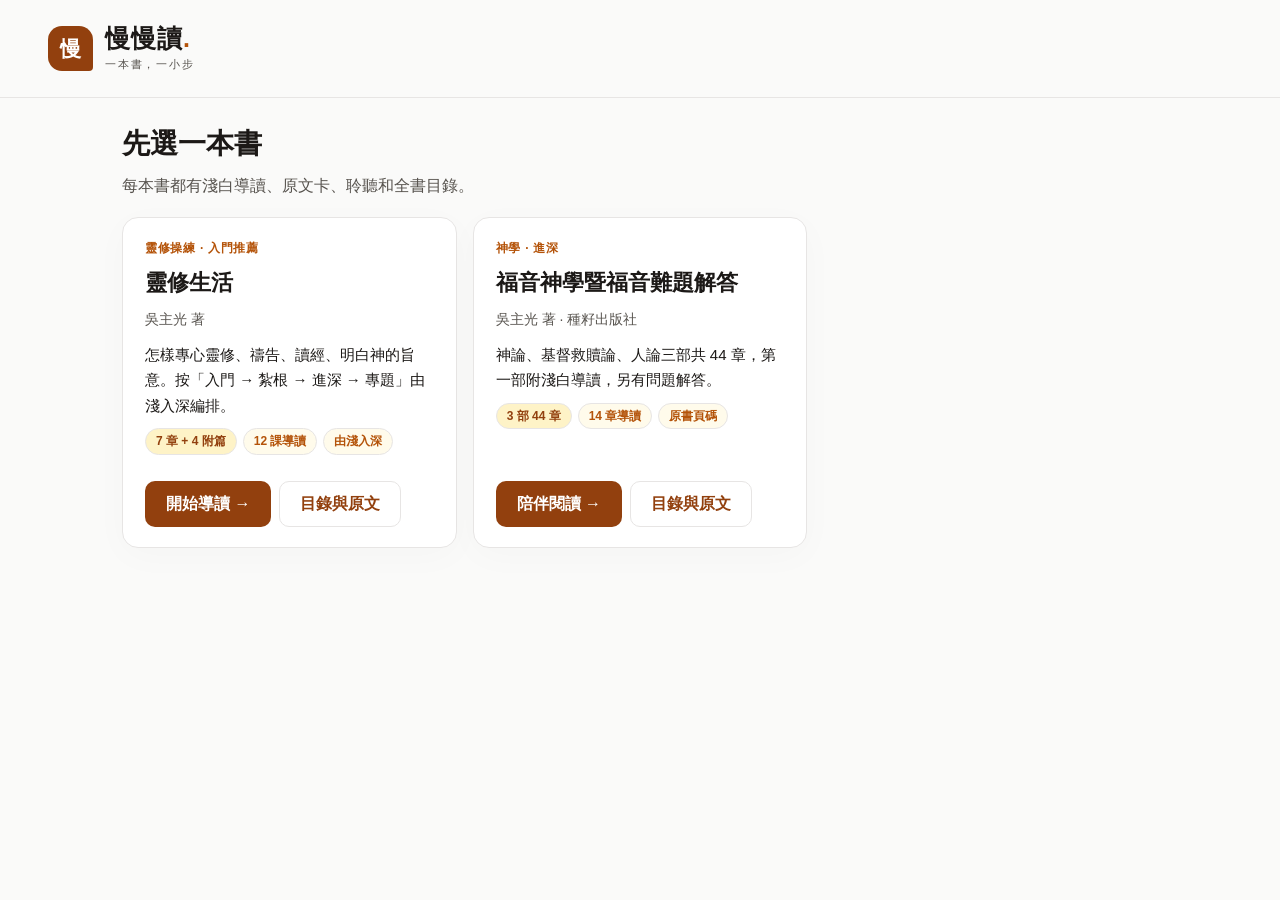
==== commit 77a9713e: "屬靈學習：加入書架（先選書）；新增吳主光《靈修生活》（7 章 + 4 附篇，由淺入深四站 12 課導讀、825 張原文卡、目錄與原文頁）；福音神學陪伴閱讀移至 gospel.html，舊連結自動轉址" ====
--- a/study/index.html
+++ b/study/index.html
@@ -4,53 +4,64 @@
   <meta charset="UTF-8">
   <meta name="viewport" content="width=device-width, initial-scale=1">
   <meta name="theme-color" content="#92400e">
-  <meta name="description" content="把《福音神學暨福音難題解答》全書三部拆成小段，配合原文卡、第一部淺白導讀、聆聽、詞語解釋和原文對照。按自己的步伐閱讀。">
-  <title>慢慢讀 · 福音神學陪伴閱讀</title>
+  <meta name="description" content="屬靈學習書架：選擇一本書，再用淺白導讀、原文卡和聆聽慢慢讀。">
+  <title>書架 · 慢慢讀</title>
+  <script>
+  // 舊連結相容：index.html#chapter-N（福音神學陪伴閱讀）轉往 gospel.html
+  const legacy = () => { if (/^#chapter-\d+$/.test(location.hash)) location.replace('gospel.html' + location.hash); };
+  legacy(); addEventListener('hashchange', legacy);
+  </script>
   <link rel="icon" href="assets/favicon.svg" type="image/svg+xml">
   <link rel="stylesheet" href="styles.css">
   <link rel="stylesheet" href="site-theme.css">
   <link rel="stylesheet" href="book.css">
-  <script src="swipe.js"></script>
-<script src="embed.js"></script>
-  <script src="assets/content.js" defer></script>
-  <script src="app.js" defer></script>
+  <script src="embed.js"></script>
+  <style>
+  .shelf{max-width:1100px;margin:0 auto;padding:22px 32px 30px}
+  .shelf h1{font-size:28px;margin:0 0 4px}.shelf>p{color:var(--muted);margin:0 0 18px}
+  .shelf-grid{display:grid;grid-template-columns:repeat(auto-fill,minmax(300px,1fr));gap:16px}
+  .shelf-book{display:flex;flex-direction:column;gap:10px;border:1px solid var(--border);background:var(--card);border-radius:16px;padding:20px 22px;box-shadow:var(--shadow)}
+  .shelf-book .cat{font-size:12px;font-weight:700;color:var(--accent);letter-spacing:.06em}
+  .shelf-book h2{margin:0;font-size:22px;line-height:1.35}.shelf-book .by{margin:0;color:var(--muted);font-size:14px}
+  .shelf-book p.d{margin:0;font-size:15px;line-height:1.7}
+  .shelf-book .tags{display:flex;flex-wrap:wrap;gap:6px}
+  .shelf-book .acts{display:flex;flex-wrap:wrap;gap:8px;margin-top:auto;padding-top:6px}
+  .shelf-book .acts .button{min-height:44px}
+  .shelf-last{font-size:13px;color:var(--muted);min-height:0;margin:0}
+  @media(max-width:600px){.shelf{padding:14px 14px 20px}.shelf h1{font-size:23px}.shelf-grid{grid-template-columns:1fr}}
+  </style>
 </head>
 <body>
-<a class="skip" href="#reader">跳到閱讀內容</a>
-<p class="study-note">原文經掃描辨識，或有少量錯字</p>
 <header class="site-header">
-  <a class="brand" href="#chapter-1" aria-label="慢慢讀，第一章"><span class="brand-icon" aria-hidden="true">慢</span><span><strong>慢慢讀<span class="brand-dot">.</span></strong><small>一本書，一小步</small></span></a>
-  <nav aria-label="主要功能"><button id="glossary-open" class="text-button">詞語小幫手</button><button id="about-open" class="text-button desktop-only">關於這本書</button><button id="settings-open" class="button outline"><span aria-hidden="true">Aa</span> 閱讀設定</button></nav>
+  <a class="brand" href="index.html" aria-label="慢慢讀書架"><span class="brand-icon" aria-hidden="true">慢</span><span><strong>慢慢讀<span class="brand-dot">.</span></strong><small>一本書，一小步</small></span></a>
 </header>
-<nav class="book-switch" aria-label="閱讀方式"><a href="index.html" aria-current="page">陪伴閱讀<small>淺白導讀 · 聆聽</small></a><a href="book.html">全書目錄與原文<small>書本資料 · 序言 · 分章原文</small></a></nav>
-<main id="main">
-  <section class="hero" aria-labelledby="welcome-title">
-    <div class="hero-copy"><p class="eyebrow"><span class="live-dot" aria-hidden="true"></span> 福音神學暨福音難題解答 · 全書三部</p><h1 id="welcome-title">慢一點讀，<br>讓意思清楚一點。</h1><p class="hero-description">不用一次讀懂整本書。<br>一小段、一個重點，按你的步伐來。</p><div class="hero-tags"><span>44 章原文 · 14 章陪伴導讀</span><span>可以聽，也可以讀</span><span>隨時停下來</span></div></div>
-    <div class="hero-art" aria-hidden="true"><svg viewBox="0 0 360 260" fill="none"><circle cx="195" cy="131" r="110" fill="#e2e8da"/><circle cx="298" cy="58" r="14" fill="#eac6a8"/><path d="M45 196c43-7 58-16 84-6" stroke="#bfd0c1" stroke-width="2" stroke-linecap="round"/><g transform="rotate(-8 190 140)"><path d="M77 73c43-12 77-9 113 12v145c-39-22-74-24-113-12V73Z" fill="#fffdf5" stroke="#315e50" stroke-width="2"/><path d="M190 85c36-21 70-24 113-12v145c-39-12-74-10-113 12V85Z" fill="#f8f7ed" stroke="#315e50" stroke-width="2"/><path d="M86 67c38-9 69-6 104 15 35-21 67-24 105-15v139c-38-10-69-7-105 15-36-22-67-25-104-15V67Z" fill="#fffdf6" stroke="#315e50" stroke-width="2"/><path d="M190 82v139" stroke="#315e50" stroke-width="2"/><path d="M212 100c19-7 36-9 59-5M212 120c19-7 36-9 59-5M212 140c19-7 36-9 59-5M212 160c19-7 36-9 59-5M108 100c22-3 39 0 60 8M108 120c22-3 39 0 60 8M108 140c22-3 39 0 60 8" stroke="#bfcbbd" stroke-width="4" stroke-linecap="round"/><path d="M139 66v74l12-8 12 15V71" fill="#c67c50"/></g><path d="M53 88c19 3 29 16 31 36-19-3-29-16-31-36ZM51 125c14 2 23 11 26 26-16-2-24-11-26-26Z" fill="#78947a"/><path d="M80 166c-2-34-12-57-28-77" stroke="#78947a" stroke-width="2"/><path d="m285 33 3-12 3 12 12 3-12 3-3 12-3-12-12-3 12-3Z" fill="#bd784e"/></svg><span class="art-note">理解，比速度更重要。</span></div>
-  </section>
-  <section class="overall-progress" aria-label="整本書閱讀進度"><div><span class="progress-icon" aria-hidden="true">↗</span><span><strong id="progress-label">你的閱讀旅程</strong><small id="progress-sub">從任何一章開始都可以</small></span></div><div class="overall-meter"><progress id="overall-meter" value="0" max="44" aria-label="已完成章節"></progress><span id="progress-number">0 / 44 章</span></div></section>
-  <div class="workspace">
-    <aside class="chapter-sidebar" aria-label="章節目錄"><div class="sidebar-heading"><h2>這次想讀甚麼？</h2><button id="catalog-toggle" class="text-button mobile-only" aria-expanded="false" aria-controls="catalog-body">展開目錄</button></div><div id="catalog-body"><label class="search-label" for="chapter-search"><span aria-hidden="true">⌕</span><input type="search" id="chapter-search" placeholder="找章節或關鍵字" autocomplete="off"></label><div class="filter-row"><button id="bookmark-filter" class="filter" aria-pressed="false">☆ 只看收藏</button><span id="chapter-count">44 章</span></div><div id="chapter-list"></div><p class="sidebar-note">進度會自動記住。<br>休息後，再回來就好。</p></div></aside>
-    <section class="reading-area" id="reader" aria-labelledby="chapter-title" tabindex="-1">
-      <div class="chapter-heading"><div><p class="eyebrow" id="chapter-meta"></p><h2 id="chapter-title"></h2><p id="chapter-subtitle"></p></div><button id="bookmark" class="icon-button" aria-label="收藏這一章" aria-pressed="false">☆</button></div>
-      <div class="reader-tabs" role="tablist" aria-label="閱讀模式"><button id="easy-tab" role="tab" aria-selected="true" aria-controls="reading-panel" tabindex="0">淺白導讀<span>先讀懂重點</span></button><button id="original-tab" role="tab" aria-selected="false" aria-controls="reading-panel" tabindex="-1">書中原文<span>逐段慢慢看</span></button></div>
-      <div class="reading-tools"><span id="mode-note">依作者觀點整理 · 導讀非原文</span><button id="focus-toggle" class="text-button" aria-pressed="false"><span aria-hidden="true">⊙</span> 專心閱讀</button></div>
-      <div class="reader-columns"><div class="reader-main"><div id="reading-panel" role="tabpanel" aria-labelledby="easy-tab"><article class="reading-card"><div class="card-top"><span id="card-label"></span><span id="card-count"></span></div><div class="step-dots" id="step-dots" aria-label="這章的小段落"></div><h3 id="card-title" tabindex="-1"></h3><div id="card-body" class="reading-text"></div><div id="takeaway" class="takeaway"></div><div id="quiz-feedback" class="feedback" role="status"></div></article></div>
-        <div class="audio-bar"><button id="speak" class="button audio-button"><span aria-hidden="true">▷</span> 聽這一段</button><button id="speech-stop" class="text-button" disabled>停止</button><span id="audio-status">可以跟着文字慢慢聽</span></div>
-        <div class="step-navigation"><button id="prev" class="button outline">← 上一小段</button><span id="navigation-label"></span><button id="next" class="button primary">下一小段 →</button></div><p class="swipe-hint" aria-hidden="true">左右掃動可轉頁</p>
-        <p id="completion" class="completion" role="status"></p>
-        <details class="original-jump" id="original-jump"><summary>想找書中某一頁？</summary><label for="source-page">跳到原書頁碼</label><div><input id="source-page" type="number" inputmode="numeric"><button id="page-go" class="button outline">前往原文</button></div><p id="page-help"></p></details>
-      </div>
-      <aside class="helper-panel" aria-label="這章的閱讀小幫手"><div class="helper-heading"><span aria-hidden="true">✦</span><h3>詞語小幫手</h3></div><p class="helper-intro">不熟悉的詞，點開看看。</p><div id="chapter-glossary"></div><div class="gentle-note"><span aria-hidden="true">☕</span><strong>不用趕進度</strong><p>讀完這一小段，<br>已經是向前一步。</p></div><button id="help-open" class="text-button">第一次使用？看看怎樣讀 ↗</button></aside></div>
-    </section>
+<main class="shelf" id="main">
+  <h1>先選一本書</h1>
+  <p>每本書都有淺白導讀、原文卡、聆聽和全書目錄。</p>
+  <div class="shelf-grid">
+    <article class="shelf-book" data-book="lingxiu">
+      <span class="cat">靈修操練 · 入門推薦</span>
+      <h2>靈修生活</h2><p class="by">吳主光 著</p>
+      <p class="d">怎樣專心靈修、禱告、讀經、明白神的旨意。按「入門 → 紮根 → 進深 → 專題」由淺入深編排。</p>
+      <div class="tags"><span class="badge ok">7 章 + 4 附篇</span><span class="badge">12 課導讀</span><span class="badge">由淺入深</span></div>
+      <p class="shelf-last" data-last="slow-reader:lingxiu:v1"></p>
+      <div class="acts"><a class="button primary" href="lingxiu.html">開始導讀 →</a><a class="button outline" href="lingxiu-book.html">目錄與原文</a></div>
+    </article>
+    <article class="shelf-book" data-book="gospel">
+      <span class="cat">神學 · 進深</span>
+      <h2>福音神學暨福音難題解答</h2><p class="by">吳主光 著 · 種籽出版社</p>
+      <p class="d">神論、基督救贖論、人論三部共 44 章，第一部附淺白導讀，另有問題解答。</p>
+      <div class="tags"><span class="badge ok">3 部 44 章</span><span class="badge">14 章導讀</span><span class="badge">原書頁碼</span></div>
+      <p class="shelf-last" data-last="slow-reader:v1"></p>
+      <div class="acts"><a class="button primary" href="gospel.html">陪伴閱讀 →</a><a class="button outline" href="book.html">目錄與原文</a></div>
+    </article>
   </div>
 </main>
-<footer><a class="footer-brand" href="#chapter-1">慢慢讀.</a><p>理解內容，保留思考的空間。</p><button id="footer-about" class="text-button">書籍與內容說明</button></footer>
-<div id="announcement" class="sr-only" role="status" aria-live="polite"></div>
-<dialog id="settings-dialog" aria-labelledby="settings-title"><div class="dialog-heading"><div><p class="eyebrow">找到舒服的閱讀方式</p><h2 id="settings-title">閱讀設定</h2></div><button class="dialog-close icon-button" aria-label="關閉閱讀設定">×</button></div><p>沒有標準答案，舒服就好。</p><label class="setting-label" for="font-size">字體大小 <output id="font-output">22 px</output></label><input id="font-size" type="range" min="18" max="32" step="2" value="22"><label class="setting-label" for="line-height">行距 <output id="line-output">寬鬆</output></label><input id="line-height" type="range" min="1.6" max="2.6" step="0.2" value="2"><label class="setting-label" for="letter-spacing">字距</label><select id="letter-spacing"><option value="0.02">一般</option><option value="0.08">寬一點</option><option value="0.14">更寬</option></select><label class="setting-label" for="theme">頁面顏色</label><select id="theme"><option value="paper">暖紙色</option><option value="white">白色</option><option value="dark">深色</option></select><label class="setting-label" for="voice">聆聽語音</label><select id="voice"><option value="">裝置的預設中文語音</option></select><p class="field-note">粵語或國語是否可用，視乎裝置安裝的語音。部分語音需要網絡。</p><label class="setting-label" for="speech-rate">朗讀速度 <output id="rate-output">0.85 倍</output></label><input id="speech-rate" type="range" min="0.5" max="1.2" step="0.05" value="0.85"><button id="settings-reset" class="button outline">還原閱讀設定</button><p class="field-note">只還原版面和語音設定，保留你的閱讀進度。</p></dialog>
-<dialog id="glossary-dialog" aria-labelledby="glossary-title"><div class="dialog-heading"><div><p class="eyebrow">不明白，可以慢慢查</p><h2 id="glossary-title">詞語小幫手</h2></div><button class="dialog-close icon-button" aria-label="關閉詞語小幫手">×</button></div><label class="search-label" for="glossary-search"><span aria-hidden="true">⌕</span><input type="search" id="glossary-search" placeholder="輸入一個詞語"></label><div id="all-glossary"></div></dialog>
-<dialog id="about-dialog" aria-labelledby="about-title"><div class="dialog-heading"><h2 id="about-title">關於這本書與導讀</h2><button class="dialog-close icon-button" aria-label="關閉書籍說明">×</button></div><p>原書：《福音神學暨福音難題解答（修訂版）》</p><p>著者：吳主光<br>出版社：種籽出版社<br>修訂版：2016 年 4 月</p><p>這裡收錄全書三部共 44 章原文（原書第 44–510 頁）：第一部「神論」14 章另有淺白導讀；第二部「基督救贖論」16 章及第三部「人論」14 章暫只有原文卡。序言及全書目錄見「全書目錄與原文」頁。</p><p>「淺白導讀」是輔助理解的編寫內容，不是作者原句，也不是完整逐句譯寫。生活例子及閱讀提醒是導讀補充。每章練習只檢查是否理解作者的意思，不評斷讀者的信仰。</p><p>原書的宗教比較、歷史及科學主張保留在原文中，代表作者的論述；本站沒有逐項查證。</p><a class="button outline" href="assets/book-full.txt" download>下載整理文字檔 ↓</a><hr><p class="field-note">進度和偏好只儲存在目前瀏覽器，沒有帳戶或追蹤分析。瀏覽器朗讀使用裝置提供的語音；個別語音服務可能透過網絡運作。</p><p class="field-note">閱讀設計參考 <a href="https://www.w3.org/WAI/WCAG2/supplemental/objectives/o3-clear-content/" target="_blank" rel="noreferrer">W3C 清晰內容指引</a>。這是一個可調整的閱讀工具，並非經臨床驗證的讀寫障礙介入。</p></dialog>
-<dialog id="help-dialog" aria-labelledby="help-title"><div class="dialog-heading"><h2 id="help-title">三步開始，慢慢來</h2><button class="dialog-close icon-button" aria-label="關閉使用說明">×</button></div><ol class="help-steps"><li><strong>選一章</strong><p>從左邊的目錄選題目，不用順序讀。</p></li><li><strong>讀一小段，或按「聽這一段」</strong><p>看不清，可以在閱讀設定調大文字。</p></li><li><strong>按「下一小段」</strong><p>不明白可重讀、查詞語或看提示。最後可記下這章已讀完。</p></li></ol><p>想看作者原句，就選「書中原文」。有疑問，也可以找信任的人一起讀。</p></dialog>
-<noscript><p class="noscript">這個閱讀工具需要啟用 JavaScript。你也可以直接<a href="assets/book-full.txt">開啟文字檔</a>。</p></noscript>
+<script>
+document.querySelectorAll('[data-last]').forEach(el => {
+  try { const s = JSON.parse(localStorage.getItem(el.dataset.last) || 'null'); if (s && s.chapter) el.textContent = `上次讀到第 ${s.chapter} 課／章，已讀完 ${(s.done || []).length} 個。`; } catch {}
+});
+try { const t = (JSON.parse(localStorage.getItem('slow-reader:v1') || '{}').settings || {}).theme; if (t) document.body.dataset.theme = t; } catch {}
+</script>
 </body>
 </html>
--- a/study/book.css
+++ b/study/book.css
@@ -143,3 +143,6 @@
 .book-main:focus{outline:none}
 @media(max-width:800px){.book-page-jump{border:0!important;padding:0!important;background:none!important;box-shadow:none!important}.ch-head details{margin:6px 0}.ch-head .toc-actions{margin:6px 0}.ch-jump{margin:6px 0 4px}.search-label{padding:0 10px}}
 @media(max-width:800px){.book-page-jump input{width:92px;padding:6px 8px}}
+/* 書架連結（返回選書） */
+.book-switch a.shelf-link{flex:0 0 auto;max-width:none;border-style:dashed}
+@media(max-width:600px){.book-switch a.shelf-link{padding:8px 10px}.book-switch a.shelf-link small{display:none}}
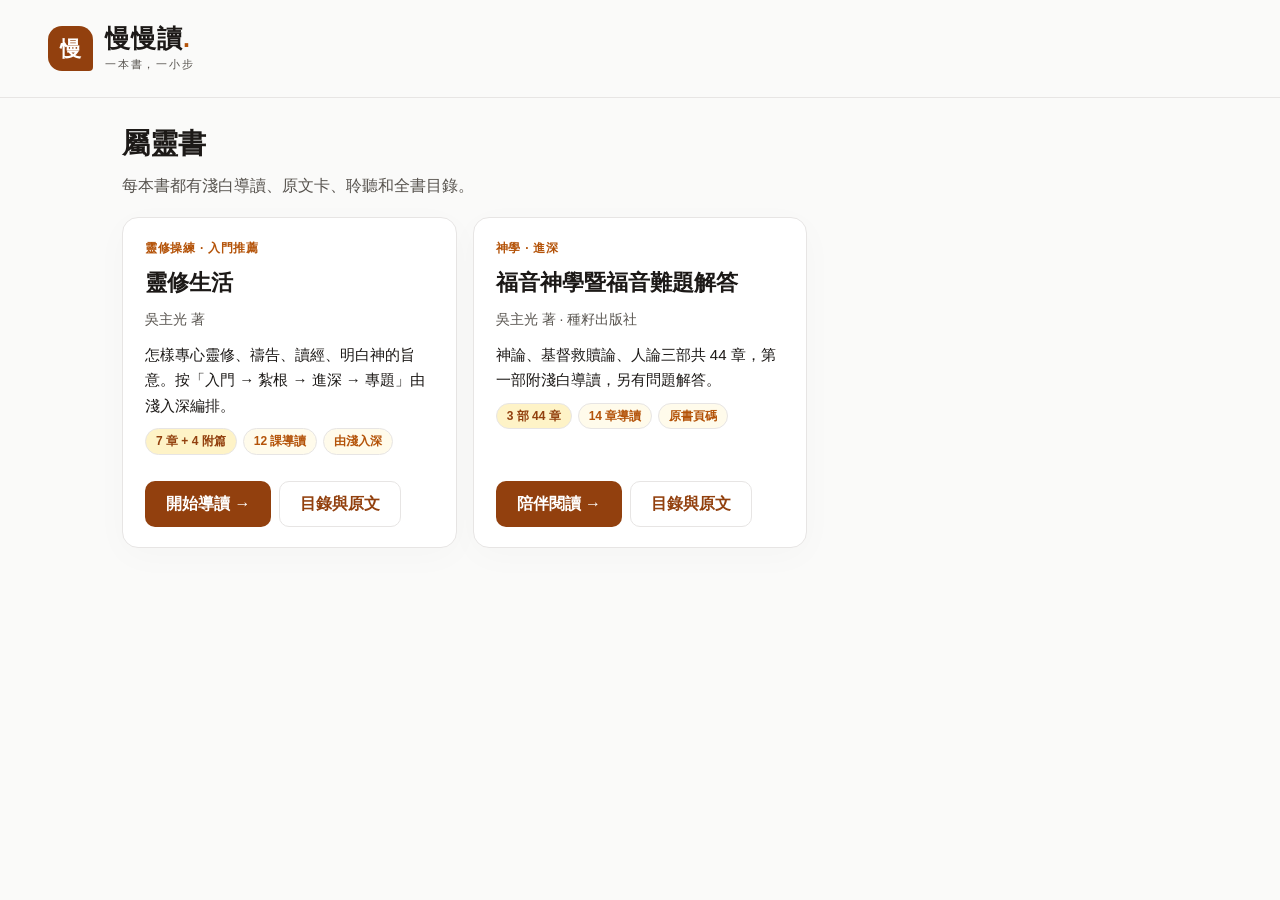
==== commit ef03cc03: "屬靈學習：書架頂部標題改為「屬靈書」 將 study/index.html 的 <h1>「先選一本書」及 <title>「書架 · 慢慢讀」改為「屬靈書」；導覽分頁標籤不變。" ====
--- a/study/index.html
+++ b/study/index.html
@@ -5,7 +5,7 @@
   <meta name="viewport" content="width=device-width, initial-scale=1">
   <meta name="theme-color" content="#92400e">
   <meta name="description" content="屬靈學習書架：選擇一本書，再用淺白導讀、原文卡和聆聽慢慢讀。">
-  <title>書架 · 慢慢讀</title>
+  <title>屬靈書</title>
   <script>
   // 舊連結相容：index.html#chapter-N（福音神學陪伴閱讀）轉往 gospel.html
   const legacy = () => { if (/^#chapter-\d+$/.test(location.hash)) location.replace('gospel.html' + location.hash); };
@@ -28,6 +28,7 @@
   .shelf-book .acts{display:flex;flex-wrap:wrap;gap:8px;margin-top:auto;padding-top:6px}
   .shelf-book .acts .button{min-height:44px}
   .shelf-last{font-size:13px;color:var(--muted);min-height:0;margin:0}
+  .shelf-resume{height:auto!important;padding-top:8px;padding-bottom:8px;display:flex;flex-direction:column;align-items:flex-start;min-height:48px;line-height:1.35}.shelf-resume[hidden]{display:none}.shelf-resume small{display:block;font-weight:400;font-size:12px;opacity:.9;overflow:hidden;text-overflow:ellipsis;white-space:nowrap;max-width:100%}
   @media(max-width:600px){.shelf{padding:14px 14px 20px}.shelf h1{font-size:23px}.shelf-grid{grid-template-columns:1fr}}
   </style>
 </head>
@@ -36,7 +37,7 @@
   <a class="brand" href="index.html" aria-label="慢慢讀書架"><span class="brand-icon" aria-hidden="true">慢</span><span><strong>慢慢讀<span class="brand-dot">.</span></strong><small>一本書，一小步</small></span></a>
 </header>
 <main class="shelf" id="main">
-  <h1>先選一本書</h1>
+  <h1>屬靈書</h1>
   <p>每本書都有淺白導讀、原文卡、聆聽和全書目錄。</p>
   <div class="shelf-grid">
     <article class="shelf-book" data-book="lingxiu">
@@ -45,6 +46,7 @@
       <p class="d">怎樣專心靈修、禱告、讀經、明白神的旨意。按「入門 → 紮根 → 進深 → 專題」由淺入深編排。</p>
       <div class="tags"><span class="badge ok">7 章 + 4 附篇</span><span class="badge">12 課導讀</span><span class="badge">由淺入深</span></div>
       <p class="shelf-last" data-last="slow-reader:lingxiu:v1"></p>
+      <a class="button primary shelf-resume" data-resume="slow-reader:lingxiu:marks:v1" href="lingxiu.html#resume" hidden><span>↺ 繼續上次閱讀</span><small></small></a>
       <div class="acts"><a class="button primary" href="lingxiu.html">開始導讀 →</a><a class="button outline" href="lingxiu-book.html">目錄與原文</a></div>
     </article>
     <article class="shelf-book" data-book="gospel">
@@ -53,6 +55,7 @@
       <p class="d">神論、基督救贖論、人論三部共 44 章，第一部附淺白導讀，另有問題解答。</p>
       <div class="tags"><span class="badge ok">3 部 44 章</span><span class="badge">14 章導讀</span><span class="badge">原書頁碼</span></div>
       <p class="shelf-last" data-last="slow-reader:v1"></p>
+      <a class="button primary shelf-resume" data-resume="slow-reader:marks:v1" href="gospel.html#resume" hidden><span>↺ 繼續上次閱讀</span><small></small></a>
       <div class="acts"><a class="button primary" href="gospel.html">陪伴閱讀 →</a><a class="button outline" href="book.html">目錄與原文</a></div>
     </article>
   </div>
@@ -61,6 +64,9 @@
 document.querySelectorAll('[data-last]').forEach(el => {
   try { const s = JSON.parse(localStorage.getItem(el.dataset.last) || 'null'); if (s && s.chapter) el.textContent = `上次讀到第 ${s.chapter} 課／章，已讀完 ${(s.done || []).length} 個。`; } catch {}
 });
+document.querySelectorAll('[data-resume]').forEach(a => {
+  try { const m = (JSON.parse(localStorage.getItem(a.dataset.resume) || 'null') || {}).last; if (m && m.chapter) { a.hidden = false; a.querySelector('small').textContent = `${m.mode === 'easy' ? '導讀' : '原文'}第 ${m.card + 1} 小段${m.para > 0 ? '第 ' + (m.para + 1) + ' 段' : ''}${m.sent > 0 ? '第 ' + (m.sent + 1) + ' 句' : ''}${m.snippet ? '「' + m.snippet.slice(0, 24) + '…」' : ''}`; } } catch {}
+});
 try { const t = (JSON.parse(localStorage.getItem('slow-reader:v1') || '{}').settings || {}).theme; if (t) document.body.dataset.theme = t; } catch {}
 </script>
 </body>
--- a/study/book.css
+++ b/study/book.css
@@ -146,3 +146,21 @@
 /* 書架連結（返回選書） */
 .book-switch a.shelf-link{flex:0 0 auto;max-width:none;border-style:dashed}
 @media(max-width:600px){.book-switch a.shelf-link{padding:8px 10px}.book-switch a.shelf-link small{display:none}}
+/* 書籤（閱讀位置） */
+.rbm-bar{display:flex;flex-wrap:wrap;align-items:center;gap:8px 12px;margin:6px 0 12px}
+.rbm-resume{height:auto!important;padding-top:8px;padding-bottom:8px;display:flex;flex-direction:column;align-items:flex-start;text-align:left;min-height:44px;max-width:100%;line-height:1.35}
+.rbm-resume small{display:block;font-weight:400;font-size:12px;opacity:.9;overflow:hidden;text-overflow:ellipsis;white-space:nowrap;max-width:min(70vw,560px)}
+.rbm-acts{display:flex;gap:8px;align-items:center}.rbm-acts .button{min-height:44px}
+.rbm-panel{flex-basis:100%;border:1px solid var(--border);background:var(--card);border-radius:14px;padding:10px 14px}
+.rbm-tip{margin:0 0 6px;font-size:12px;color:var(--muted)}
+.rbm-list{list-style:none;margin:0;padding:0;display:grid;gap:10px}
+.rbm-list li{display:flex;flex-direction:column;gap:3px;border-top:1px solid var(--border);padding-top:8px}.rbm-list li:first-child{border-top:0;padding-top:0}
+.rbm-name{font:inherit;font-weight:700;border:1px solid transparent;border-radius:8px;padding:4px 6px;background:transparent;color:inherit;width:100%}.rbm-name:focus,.rbm-name:hover{border-color:var(--border)}
+.rbm-list small{font-size:12px;color:var(--muted)}.rbm-snip{font-size:14px;overflow:hidden;text-overflow:ellipsis;white-space:nowrap}
+.rbm-row{display:flex;flex-wrap:wrap;gap:8px;align-items:center}.rbm-row .button{min-height:40px;padding-top:6px;padding-bottom:6px}
+.rbm-speak{white-space:nowrap}
+.bm-flash{animation:bmflash 2.4s ease-out;border-radius:6px}
+@keyframes bmflash{0%,40%{background:var(--accent-soft);box-shadow:0 0 0 6px var(--accent-soft)}100%{background:transparent;box-shadow:none}}
+@media(prefers-reduced-motion:reduce){.bm-flash{animation:none;outline:3px solid var(--accent-soft)}}
+@media(max-width:600px){.rbm-resume{width:100%}.rbm-resume small{display:block;max-width:80vw}}
+.rbm-resume[hidden],.rbm-speak[hidden],.shelf-resume[hidden]{display:none!important}
